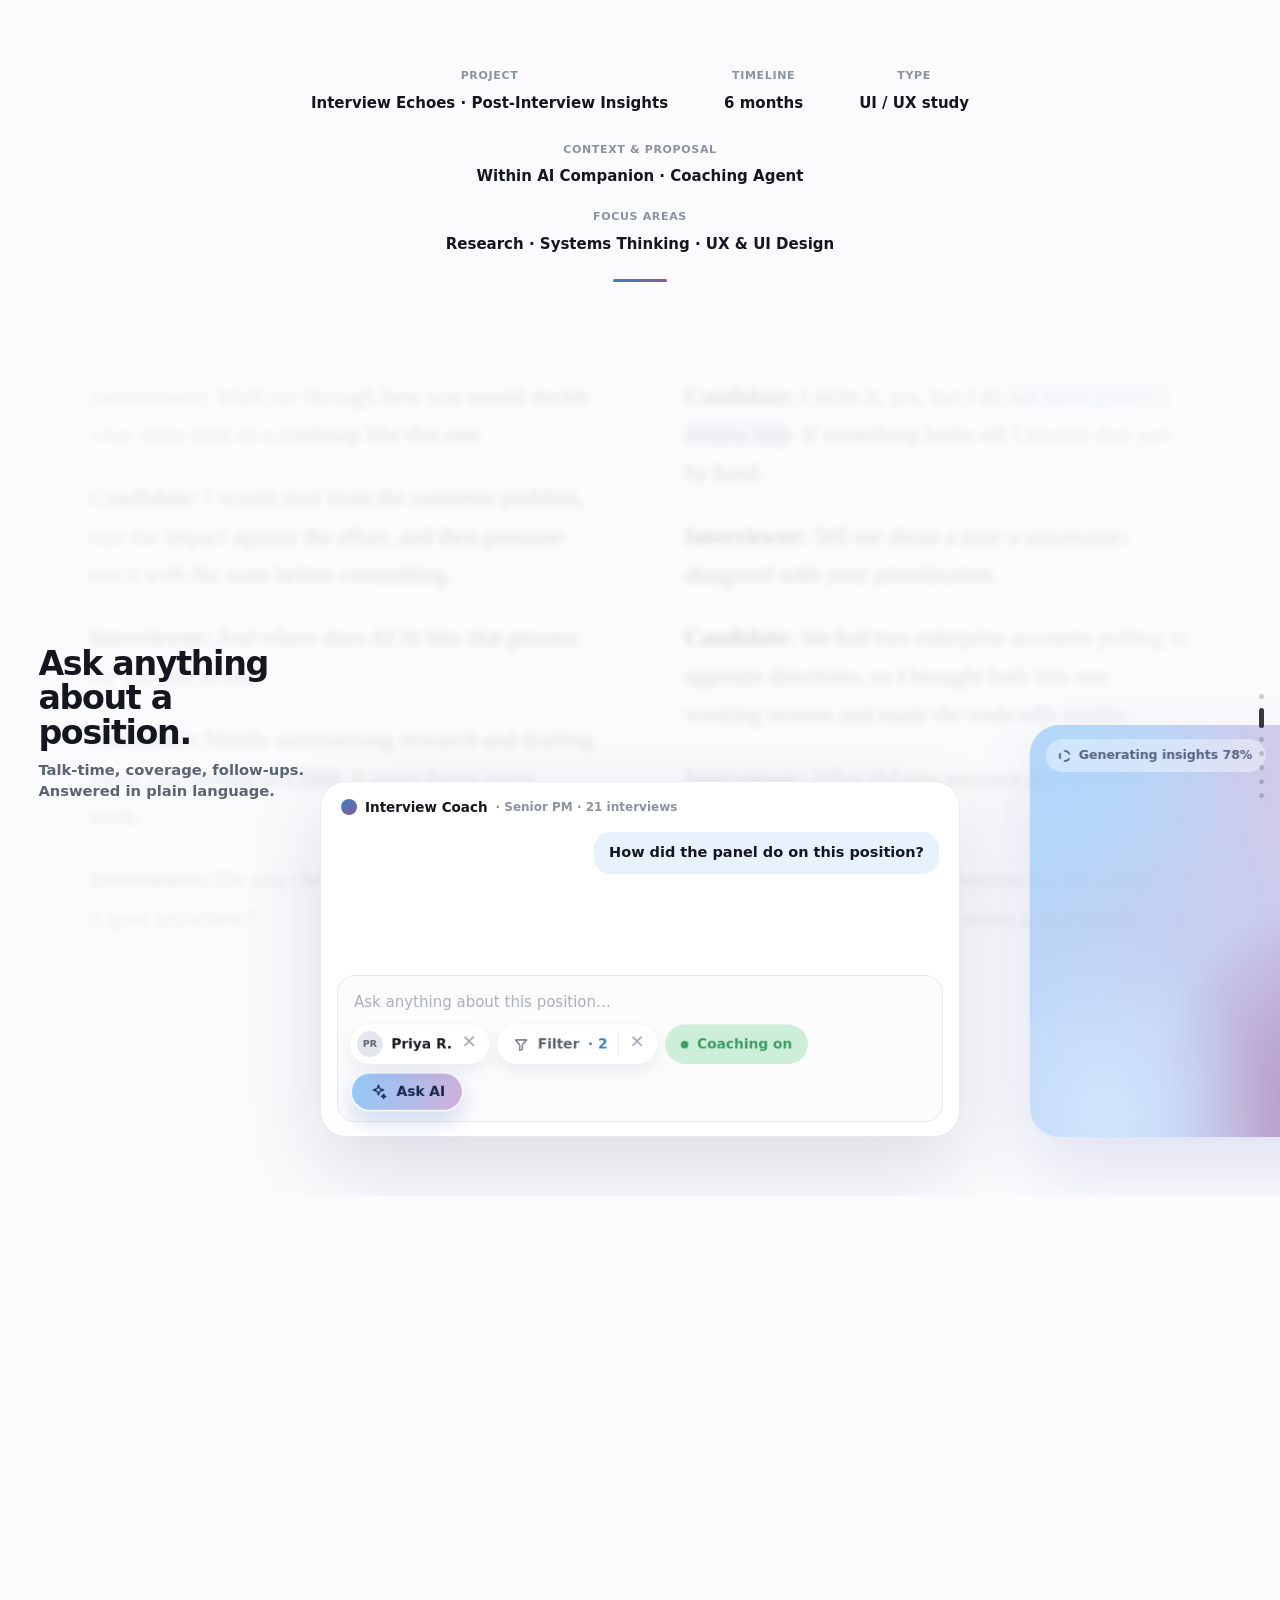
==== interview-echoes/index.html @ f9759008 "Interview Echoes walkthrough (no fonts in the repo) and Vasa Port case-study link" ====
<!doctype html>
<html lang="en">
<head>
<meta charset="utf-8">
<meta name="viewport" content="width=device-width,initial-scale=1">
<title>Interview Echoes — Post-Interview Insights · Walkthrough</title>
<meta name="description" content="A scroll-driven walkthrough of Interview Echoes, the Post-Interview Insights layer and AI Companion coaching agent.">
<style>
*{margin:0;padding:0;box-sizing:border-box}
:root{
 /* the four supplied gradients, and nothing else */
 --g-med:linear-gradient(100deg,#3683c5,#8c5797);
 --g-lt:linear-gradient(100deg,#94c9f9,#cfb0da);
 --g-xl:linear-gradient(100deg,#bfdffe,#e4d2eb);
 --g-dk:linear-gradient(100deg,#0d4779,#54245b);
 --ink:#14171f; --body:#5a6473; --mut:#8a93a3; --faint:#aab1bd; --line:#e7e9ee; --line2:#dcdfe6;
 --dtext:#f1f0f7; --dbody:#b4b1c2; --dmut:#7e7a90; --dline:#2a2836;
 --navy:#14264f;
 --font:'Gilroy','Inter',system-ui,-apple-system,'Segoe UI',Roboto,sans-serif;
 --max:1080px;
}
html{-webkit-text-size-adjust:100%}
body{font-family:var(--font);background:#fbfbfd;color:var(--body);line-height:1.5;
 -webkit-font-smoothing:antialiased;overflow-x:hidden}
::selection{background:#d9e4fb;color:var(--ink)}
.wrap{max-width:var(--max);margin:0 auto;padding:0 28px;position:relative;z-index:2}
.prog{position:fixed;top:0;left:0;height:3px;width:100%;transform:scaleX(0);transform-origin:0 50%;
 background:var(--g-med);z-index:80}

.blob{display:inline-block;border-radius:50%;flex:0 0 auto;background:linear-gradient(135deg,#3683c5,#8c5797)}
/* every avatar: flat light gray, no glass */
.gav{border-radius:50%;background:#e3e6ec;color:#5a6473;font-weight:800;display:inline-flex;align-items:center;justify-content:center;flex:0 0 auto}
.gav svg{width:56%;height:56%}
.gav.dk{background:#d9dce4;color:#2b303b}

/* ---------- overview ---------- */
.rv{opacity:0;transform:translateY(22px);transition:opacity .8s cubic-bezier(.2,.7,.2,1),transform .8s cubic-bezier(.2,.7,.2,1)}
.rv.in{opacity:1;transform:none}
.d1{transition-delay:.07s}.d2{transition-delay:.14s}.d3{transition-delay:.21s}.d4{transition-delay:.28s}.d5{transition-delay:.35s}
.ov{display:flex;flex-direction:column;justify-content:center;text-align:center;padding:68px 0 14px}
.ovmeta{display:flex;justify-content:center;flex-wrap:wrap;gap:28px 56px}
.ovmeta .k,.ovfocus .k{font-size:11px;font-weight:700;color:var(--mut);letter-spacing:.06em;text-transform:uppercase;margin-bottom:8px}
.ovmeta .v,.ovfocus .v{font-size:15px;font-weight:700;color:var(--ink);line-height:1.4}
.ovfocus{margin-top:22px}
.ovline{width:54px;height:3px;border-radius:3px;background:var(--g-med);margin:24px auto 0}

/* ---------- the pinned film ---------- */
.story{position:relative;height:2276vh}
.stage{position:sticky;top:0;height:100vh;height:100svh;overflow:hidden;pointer-events:none;
 --sbg:#fbfbfd;--sink:#14171f;--sbody:#5a6473;background:var(--sbg)}
.stage .gt,.stage .talk{pointer-events:auto}
.dots{position:absolute;right:16px;top:50%;transform:translateY(-50%);display:flex;flex-direction:column;gap:9px;z-index:9}
.dots i{width:5px;height:5px;border-radius:3px;background:var(--sink);opacity:.2;transition:height .5s,opacity .5s}
.dots i.on{height:20px;opacity:.85}

.cap{position:absolute;left:0;right:0;top:4.6vh;text-align:center;font-weight:700;letter-spacing:-.04em;
 font-size:clamp(26px,3.7vw,48px);line-height:1.04;color:var(--sink);padding:0 20px;z-index:7;
 opacity:0;transform:translateY(12px);filter:blur(6px);
 transition:opacity .35s ease,transform .35s ease,filter .35s ease}
.cap.on{opacity:1;transform:none;filter:none;
 transition:opacity .85s cubic-bezier(.2,.7,.2,1) .28s,transform .85s cubic-bezier(.2,.7,.2,1) .28s,filter .85s ease .28s}
.cap.big{font-size:clamp(36px,6.2vw,80px);letter-spacing:-.05em;line-height:.98}
.cap small{display:block;font-size:clamp(14px,1.15vw,17px);font-weight:600;letter-spacing:0;line-height:1.4;color:var(--sbody);margin-top:10px}
.cap.mid{top:31vh}
.cap.side{left:max(24px,3vw);right:auto;top:39vh;width:min(270px,21vw);text-align:left;padding:0;font-size:clamp(26px,2.6vw,36px)}
.cap.abv{top:27vh}

/* folder */
.fold{position:absolute;left:50%;top:57%;width:min(330px,70vw);aspect-ratio:1;z-index:4;
 transform:translate(-50%,-50%);will-change:transform,opacity}
.fframe{position:absolute;inset:0;border-radius:36px;background:#dcdecf;padding:11px;
 box-shadow:0 34px 70px rgba(40,40,70,.16),0 2px 0 rgba(255,255,255,.7) inset}
.fin{position:relative;width:100%;height:100%;border-radius:26px;overflow:hidden;background:#fffff8}
.fgrad{position:absolute;inset:0 0 38% 0;transform:scale(calc(1 + var(--o,0)*.14));transform-origin:50% 100%;
 background:radial-gradient(70% 90% at 14% 18%,rgba(148,201,249,.34) 0%,transparent 62%),var(--g-dk)}
.fsheet{position:absolute;left:0;right:0;top:35%;bottom:0;background:#fffff8;border-radius:0 24px 0 0;
 transform-origin:50% 100%;
 transform:perspective(900px) translateY(calc(var(--o,0)*8%)) rotateX(calc(var(--o,0)*-20deg))}
.ftab{position:absolute;left:0;top:-33px;height:34px;width:58%;background:#fffff8;border-radius:20px 0 0 0;
 clip-path:polygon(0 0,84% 0,100% 100%,0 100%)}
.ftitle{position:absolute;left:14px;top:-31px;height:30px;display:flex;align-items:center;gap:8px;font-size:15.5px;font-weight:700;color:#14171f;letter-spacing:-.01em;white-space:nowrap}
.favt{width:24px;height:24px;border-radius:50%;overflow:hidden;flex:0 0 auto;background:#e3e6ec}
.favt svg{width:100%;height:100%;display:block}
.fsub{position:absolute;left:20px;top:13px;font-size:13px;font-weight:600;color:#9a9a94}
.fbot{position:absolute;left:20px;right:20px;bottom:18px;display:flex;justify-content:space-between;align-items:baseline;color:#14171f}
.fbot b{font-size:42px;font-weight:700;letter-spacing:-.04em}
.fbot small{font-size:14px;font-weight:600;margin-left:6px}
.fbot span{font-size:13.5px;font-weight:600;white-space:nowrap;color:#5a6473}

/* pills */
.pills{position:absolute;inset:0;z-index:6}
.pl{position:absolute;left:0;top:0;height:46px;display:inline-flex;align-items:center;gap:10px;padding:0 18px;
 border-radius:999px;background:#fff;color:#1a1d24;font-weight:700;font-size:16px;white-space:nowrap;
 box-shadow:0 8px 22px rgba(40,50,80,.09),0 1px 0 #fff inset;opacity:0;will-change:transform,opacity;transform-origin:50% 50%}
.pl svg{width:19px;height:19px;flex:0 0 auto}
.pl.press{animation:press .42s ease}
@keyframes press{50%{filter:brightness(1.06);box-shadow:0 0 0 7px rgba(148,201,249,.4)}}
.pl.ask{padding:0 20px;color:var(--navy);border:2px solid rgba(255,255,255,.9);background:var(--g-lt);box-shadow:0 12px 26px rgba(84,120,200,.26)}
.pl.ask svg{width:22px;height:22px}
.pl.person{padding:0 14px 0 8px}.pl.person .x{color:#a2a8b3}
.pl.upload{background:rgba(255,255,255,.55);border:2px dashed #cdd1d8;color:#6c7380;box-shadow:none}
.pl.filter{padding:0 14px 0 18px;color:#5b6270}.pl.filter b{color:#3683c5}
.pl.filter .sepv{width:1px;height:24px;background:#e3e6ea;margin:0 2px}.pl.filter .x{color:#a2a8b3}
.pl.seg{padding:0 5px;gap:3px;background:#e8e8eb;box-shadow:none}
.pl.seg i{width:48px;height:36px;border-radius:12px;display:inline-flex;align-items:center;justify-content:center;color:#14171f}
.pl.seg i.on{background:#fff;box-shadow:0 2px 6px rgba(0,0,0,.08)}
.pl.mins{padding:0 6px 0 20px;gap:12px;font-size:18px;color:#14171f}
.pl.mins .m{color:#8b929d;font-weight:600;font-size:16px}.pl.mins .ud{color:#a2a8b3}
.pl.mins .go{height:36px;padding:0 16px;border-radius:12px;color:var(--navy);font-size:14px;display:inline-flex;align-items:center;background:var(--g-lt)}
.pl.side{width:46px;padding:0;justify-content:center;color:#7d8491;border-radius:16px}
.pl.online{background:#cdeed9;color:#3b9d64;box-shadow:none}.pl.online i{width:9px;height:9px;border-radius:50%;background:#3b9d64}
.pl.prog2{background:#f7faff;color:#3b7fd6;box-shadow:none}
.pl.prog2 i{width:22px;height:22px;border-radius:50%;border:2.5px dashed #3b7fd6;animation:spin 3.2s linear infinite}
@keyframes spin{to{transform:rotate(360deg)}}
.pl.search{background:#ececef;color:#9097a3;padding:0 6px 0 22px;gap:28px;box-shadow:none}
.pl.search u{width:34px;height:34px;border-radius:50%;background:#fff;display:inline-flex;align-items:center;justify-content:center;
 color:#7d8491;box-shadow:0 2px 8px rgba(0,0,0,.08);text-decoration:none}
.pl.note{padding:0 20px;gap:11px;font-size:15px;font-weight:600;
 background:linear-gradient(#fff,#fff) padding-box,var(--g-lt) border-box;border:1.6px solid transparent}
.pl.note b{font-weight:800}.pl.note .vi{color:#3683c5;font-weight:800;display:inline-flex;align-items:center;gap:4px}
.pl.note .vi svg{width:15px;height:15px}

/* transcript backdrop */
.bgdoc{position:absolute;inset:0;z-index:1;display:flex;justify-content:center;gap:clamp(40px,7vw,110px);
 padding:0 4vw;font-family:'Iowan Old Style','Palatino Linotype',Palatino,Georgia,serif;
 font-size:clamp(16px,1.8vw,24px);line-height:1.66;color:#2c2c33;opacity:0;
 filter:blur(3.2px);-webkit-mask-image:radial-gradient(ellipse 66% 58% at 50% 44%,#000 0%,transparent 96%);
 mask-image:radial-gradient(ellipse 66% 58% at 50% 44%,#000 0%,transparent 96%);pointer-events:none}
.bgdoc div{width:min(44ch,46vw);padding-top:9vh}
.bgdoc p{margin-bottom:1.1em;opacity:.8}
.bgdoc mark{background:linear-gradient(100deg,rgba(54,131,197,0) 0%,rgba(54,131,197,.22) 45%,rgba(140,87,151,.26) 100%);
 color:inherit;border-radius:4px;background-size:0 100%;background-repeat:no-repeat;transition:background-size 1.4s ease .6s}
.stage.cho .bgdoc mark{background-size:100% 100%}
.bgdoc.drift div{animation:docdrift 16s ease-in-out infinite alternate}
@keyframes docdrift{to{transform:translateY(-22px)}}
.veil{position:absolute;inset:0;z-index:1;pointer-events:none;opacity:0;
 background:radial-gradient(64% 58% at 50% 56%,rgba(251,251,253,.78) 0%,transparent 100%)}

/* chat */
.chatpos{position:absolute;left:50%;bottom:6.5vh;width:min(640px,92vw);z-index:5;opacity:0;margin-left:calc(min(640px,92vw)/-2)}
.chat{background:#fff;border:1px solid var(--line);border-radius:26px;padding:16px 16px 14px;box-shadow:0 30px 80px rgba(30,40,80,.14)}
.chathead{display:flex;align-items:center;gap:8px;padding:0 4px 2px}
.chathead b{font-size:13.5px;font-weight:800;color:var(--ink);line-height:1.2}
.chathead span{font-size:12px;color:var(--mut);font-weight:600}
.msgs{max-height:0;opacity:0;overflow:hidden;padding:0 4px;
 transition:max-height 1s cubic-bezier(.3,.8,.3,1),opacity .7s,margin .7s;margin-top:0}
.stage.cho .msgs{max-height:min(44vh,400px);opacity:1;margin-top:14px}
.pg2{display:none}.stage.lens .pg1{display:none}.stage.lens .pg2{display:block}
.cmsg{display:flex;margin-bottom:11px}
.cmsg.user{justify-content:flex-end;opacity:0;transform:translateY(8px);transition:.5s}
.cmsg.user.show{opacity:1;transform:none}
.cmsg.bot{gap:9px;opacity:0;transform:translateY(8px);transition:.5s}
.cmsg.bot.show{opacity:1;transform:none}
.cmsg .gav{margin-top:2px}
.cbub{max-width:86%;font-size:14.5px;font-weight:600;line-height:1.5;color:var(--ink);background:#f3f4f7;border-radius:16px;padding:10px 15px}
.cmsg.user .cbub{background:#e8f2fd}
.cmsg.bot .cbub{background:linear-gradient(180deg,#f2f8ff,#f6f0fa);border:1px solid #e3e8f6}
.caret::after{content:"";display:inline-block;width:2px;height:1em;background:#5b61b5;margin-left:2px;vertical-align:-.12em;animation:blink 1s steps(1) infinite}
@keyframes blink{50%{opacity:0}}
.cchips{display:flex;gap:7px;flex-wrap:wrap;margin:2px 0 8px 33px;opacity:0;transform:translateY(6px);transition:.55s}
.cchips.show{opacity:1;transform:none}
.ccap{display:inline-flex;align-items:center;gap:6px;font-size:12.5px;font-weight:700;color:var(--ink);
 background:#fff;border:1px solid var(--line2);border-radius:999px;padding:7px 12px}
.ccap svg{width:14px;height:14px;color:#5b61b5}
.lline{display:flex;gap:10px;align-items:flex-start;margin-bottom:10px;opacity:0;transform:translateY(8px);transition:.5s}
.lline.show{opacity:1;transform:none}
.lline .lt{font-size:14px;font-weight:600;color:var(--ink);line-height:1.45;padding-top:1px;min-height:20px}
.lline .lt s{display:block;font-size:11px;font-weight:700;color:var(--mut);text-decoration:none;letter-spacing:.02em}
.dbtn{display:inline-flex;align-items:center;gap:8px;font-size:13.5px;font-weight:800;color:#fff;background:var(--g-med);
 border-radius:999px;padding:10px 17px;margin:4px 0 6px 0;opacity:0;transform:translateY(6px) scale(.96);transition:.6s .6s}
.dbtn.show{opacity:1;transform:none}.dbtn svg{width:15px;height:15px}
.composer{margin-top:10px;border:1px solid var(--line);border-radius:18px;padding:12px 12px 10px;background:#fcfcfd}
.cinp{min-height:24px;padding:2px 4px 10px}
.qin{font-size:15px;font-weight:600;color:var(--ink)}
.qin:empty::before{content:attr(data-ph);color:var(--faint);font-weight:500}
.ctool{display:flex;align-items:center;gap:8px;flex-wrap:wrap}
.ctool .sp{flex:1}
.slot{display:inline-block;flex:0 0 auto}

/* insight card with generating state */
.gen{position:absolute;right:-84px;bottom:6.5vh;width:360px;z-index:3;border-radius:30px;overflow:hidden;opacity:0;
 box-shadow:0 30px 70px rgba(84,100,180,.24);background:var(--g-xl);padding:16px 16px 18px}
.genart{position:absolute;inset:-12%;filter:blur(var(--gb,18px));z-index:0;
 background:radial-gradient(55% 45% at 18% 20%,#94c9f9 0%,transparent 64%),
  radial-gradient(60% 55% at 86% 18%,#cfb0da 0%,transparent 62%),
  radial-gradient(55% 55% at 26% 86%,#bfdffe 0%,transparent 66%),
  radial-gradient(75% 65% at 86% 84%,#8c5797 0%,transparent 66%),var(--g-lt);
 animation:gdrift 8s ease-in-out infinite alternate}
@keyframes gdrift{from{transform:translate(-3%,-2%) scale(1.04)}to{transform:translate(3%,3%) scale(1.12)}}
.genchip{position:absolute;left:16px;top:14px;display:inline-flex;align-items:center;gap:8px;z-index:2;
 background:rgba(255,255,255,.4);backdrop-filter:blur(10px);-webkit-backdrop-filter:blur(10px);
 border-radius:999px;padding:7px 13px;color:var(--navy);font-size:12.5px;font-weight:700;transition:opacity .5s}
.genchip i{width:12px;height:12px;border-radius:50%;border:2px dashed var(--navy);animation:spin 2.6s linear infinite}
.genchip.ok{opacity:0}
.genout{position:relative;z-index:1;opacity:var(--go,0);transform:translateY(calc((1 - var(--go,0))*14px))}
.gh{font-size:15px;font-weight:700;color:var(--navy);padding:2px 6px 12px}
.gcard{background:#fff;border-radius:22px;padding:18px 18px 8px}
.gs{padding:0 0 14px}.gs+.gs{border-top:1px solid #edeff3;padding-top:14px}
.gs .n{display:flex;align-items:center;gap:9px;font-size:30px;font-weight:700;letter-spacing:-.03em;color:var(--ink);line-height:1.1}
.gs .n em{font-style:normal;margin-left:auto;font-size:12.5px;font-weight:600;letter-spacing:0;color:#8a93a3}
.gs .l{font-size:14.5px;font-weight:600;color:var(--ink);margin-top:5px}
.gs .s{font-size:12.5px;color:#8a93a3;margin-top:2px}
.tr{width:30px;height:26px;border-radius:8px;display:inline-flex;align-items:center;justify-content:center;flex:0 0 auto}
.tr svg{width:16px;height:16px}.tr.up{background:#d6f2e4;color:#1c9c60}.tr.dn{background:#fde3e3;color:#d35858}

/* glass lens dropdown */
.glass{position:absolute;z-index:8;left:max(2.4vw,18px);top:31vh;width:272px;border-radius:26px;padding:16px 16px 18px;color:#fff;
 background:rgba(91,97,150,.58);backdrop-filter:blur(22px) saturate(1.5);-webkit-backdrop-filter:blur(22px) saturate(1.5);
 box-shadow:0 26px 60px rgba(30,40,100,.26),0 1px 0 rgba(255,255,255,.35) inset;
 opacity:0;transform:translateY(16px) scale(.88);transform-origin:20% 100%;transition:transform .7s cubic-bezier(.25,1.1,.4,1)}
.glass.open{transform:none}
.glh{display:flex;justify-content:center;position:relative;font-size:13px;font-weight:700;letter-spacing:.02em;
 padding-bottom:12px;border-bottom:1px solid rgba(255,255,255,.22);margin-bottom:6px}
.glh svg{position:absolute;right:2px;top:-1px;width:17px;height:17px;opacity:.85}
.gg{display:grid;grid-template-columns:1fr 1fr;gap:2px 4px}
.gt{display:flex;align-items:center;gap:9px;padding:10px 6px;border-radius:16px;font-size:12.5px;font-weight:600;cursor:pointer;transition:background .4s}
.gt.on{background:rgba(255,255,255,.22)}
.gt .gav{transition:transform .4s}.gt.on .gav{transform:scale(1.1)}

/* left-side text used by banner + rubric scenes */
.stx{position:absolute;left:max(28px,calc(50% - 540px));top:36vh;width:min(400px,36vw);z-index:6;opacity:0}
.stx h2,.itx h2{font-size:clamp(30px,3.6vw,50px);letter-spacing:-.045em;line-height:1.02;font-weight:700;color:var(--sink)}
.stx p,.itx p{margin-top:16px;font-size:clamp(15px,1.25vw,17px);color:var(--sbody);line-height:1.6;max-width:32ch}

/* dark: layered ambient glow that melts into the background */
.amb{position:absolute;inset:-12%;z-index:0;opacity:0;pointer-events:none;filter:blur(46px)}
.amb::before,.amb::after{content:"";position:absolute;inset:0}
.amb::before{background:
 radial-gradient(46% 40% at 88% 10%,rgba(54,131,197,.34),transparent 72%),
 radial-gradient(44% 46% at 6% 96%,rgba(140,87,151,.30),transparent 72%),
 radial-gradient(64% 52% at 50% 56%,rgba(13,71,121,.15),transparent 82%);animation:ambA 18s ease-in-out infinite alternate}
.amb::after{background:
 radial-gradient(38% 38% at 74% 82%,rgba(84,36,91,.24),transparent 76%),
 radial-gradient(36% 36% at 18% 16%,rgba(13,71,121,.22),transparent 76%);animation:ambB 26s ease-in-out infinite alternate}
@keyframes ambA{to{transform:translate3d(-3%,2%,0) scale(1.07)}}
@keyframes ambB{to{transform:translate3d(3%,-2%,0) scale(1.1)}}

/* banner: starts as a pill that types as you scroll, then opens into the card */
.ban{position:absolute;left:0;top:0;width:620px;height:244px;border-radius:26px;z-index:5;background:var(--g-dk);
 transform-origin:0 0;opacity:0;will-change:transform,opacity,clip-path}
.bhd{height:58px;display:flex;align-items:center;padding:0 22px;font-size:21px;font-weight:700;color:var(--dtext);white-space:nowrap;letter-spacing:-.02em}
.bhd span{display:inline-block;min-height:1em}
.ban .caret::after{background:#94c9f9}
.binw{position:absolute;left:16px;right:16px;top:58px;bottom:16px;background:#12111a;border-radius:20px;overflow:hidden;opacity:0}
.btrack{display:flex;width:200%;height:100%;will-change:transform}
.blay{width:50%;padding:0 26px;display:flex;align-items:center;gap:36px}
.bstat .n{display:flex;align-items:center;gap:10px;font-size:34px;font-weight:700;letter-spacing:-.03em;color:var(--dtext);line-height:1.1}
.bstat .n em{font-style:normal;font-size:12.5px;font-weight:600;letter-spacing:0;color:var(--dmut);margin-left:6px}
.bstat .l{font-size:15px;font-weight:600;color:var(--dtext);margin-top:12px}
.bstat .s{font-size:12.5px;color:var(--dmut);margin-top:4px}
.blay.b2{display:grid;grid-template-columns:1fr 1fr;gap:20px 26px;align-content:center}
.ins{font-size:14.5px;color:var(--dtext);font-weight:500;display:flex;align-items:flex-start;gap:9px;line-height:1.35}
.ins>svg{width:18px;height:18px;margin-top:1px;flex:0 0 auto;color:#94c9f9}
.ins b{font-weight:700}.ins .tt{display:inline-flex;vertical-align:-3px;margin:0 3px}.ins .tt svg{width:16px;height:16px}
.ins .tt.up{color:#6fdca8}.ins .tt.dn{color:#f08a8a}
.ins .o{display:block;font-size:12.5px;color:var(--dmut);font-weight:500;margin-top:4px}
.tr.dk.up{background:rgba(111,220,168,.16);color:#6fdca8}.tr.dk.dn{background:rgba(240,138,138,.16);color:#f08a8a}

/* rubric: dark card, same system as the interviewer card */
.rbuild{position:absolute;right:7vw;top:50%;width:480px;height:min(74vh,640px);margin-top:calc(min(74vh,640px)/-2);z-index:5;border-radius:28px;
 background:#181722;border:1px solid var(--dline);box-shadow:0 40px 90px rgba(0,0,0,.55);opacity:0;will-change:transform,opacity;transform-origin:50% 88%}
.rbin{position:relative;height:100%;border-radius:28px;overflow:hidden;padding:0 24px;color:var(--dtext)}
.rbh{display:flex;align-items:flex-start;gap:12px;padding-top:24px}
.rbh>svg{width:22px;height:22px;color:#94c9f9;margin-top:2px;flex:0 0 auto}
.rbh b{font-size:19px;font-weight:700;display:block;line-height:1.2}
.rbh span.s{display:block;font-size:13px;color:var(--dmut);font-weight:500;margin-top:4px}
.rbh .cx{margin-left:auto;width:36px;height:36px;border-radius:50%;background:#262533;display:inline-flex;align-items:center;justify-content:center;color:var(--dbody);flex:0 0 auto}
.rbh .cx svg{width:15px;height:15px}
.rview{position:absolute;left:24px;right:24px;top:86px;bottom:114px;overflow:hidden;
 -webkit-mask-image:linear-gradient(180deg,transparent 0,#000 24px,#000 calc(100% - 20px),transparent 100%);
 mask-image:linear-gradient(180deg,transparent 0,#000 24px,#000 calc(100% - 20px),transparent 100%)}
.rlist{will-change:transform}
.dim{padding:14px 0;border-bottom:1px solid var(--dline)}
.dim h4{font-size:15px;font-weight:700;color:var(--dtext)}
.dim h4 .pr{font-weight:600;margin-left:6px}.dim h4 .pr.hi{color:#f0a273}.dim h4 .pr.md{color:#e6c765}.dim h4 .pr.lo{color:#e58d73}
.dim h4 .ty{font-weight:600;color:var(--dmut)}
.dim p{font-size:13.5px;color:var(--dbody);margin:8px 0 11px;line-height:1.45}
.dchips{display:flex;gap:8px;flex-wrap:wrap;min-height:28px}
.dchips span{border:1.2px solid #4b4a5c;border-radius:6px;padding:4px 9px;font-size:13px;color:var(--dbody);font-weight:500;
 opacity:0;transform:translateY(8px) scale(.9);transition:opacity .45s,transform .5s cubic-bezier(.25,1.2,.4,1)}
.dchips span.on{opacity:1;transform:none}
.rcomp{position:absolute;left:24px;right:24px;bottom:22px;border:1px solid #3a394a;border-radius:14px;padding:11px 13px;background:#222130}
.rcomp .tl{display:flex;align-items:center;gap:9px;font-size:14.5px;color:var(--dmut);min-height:22px}
.rcomp .tl svg{width:19px;height:19px;color:#94c9f9;flex:0 0 auto}
.rcomp .tl .tx{color:var(--dmut);font-weight:500}.rcomp .tl .tx.has{color:var(--dtext)}
.rcomp .bl{display:flex;align-items:center;justify-content:flex-end;gap:10px;margin-top:10px;font-size:14px;color:var(--dmut);font-weight:500}
.rcomp .bl svg{width:15px;height:15px}.rcomp .bl i{width:1px;height:20px;background:#3a394a}
.rcomp .bl .snd{width:22px;height:22px;color:#94c9f9;transition:transform .5s,filter .5s}.rcomp .bl .snd svg{width:22px;height:22px}
.rcomp .bl .snd.glow{transform:scale(1.25);filter:drop-shadow(0 0 6px rgba(148,201,249,.6))}
.rcomp .bl .cd{color:var(--dtext);font-weight:600}
.cdd{position:absolute;right:24px;bottom:98px;width:220px;background:#222130;border:1px solid #333245;border-radius:16px;padding:7px 7px;z-index:3;
 box-shadow:0 14px 40px rgba(0,0,0,.5);opacity:0;transform:translateY(8px) scale(.96);transform-origin:90% 100%;transition:opacity .35s,transform .45s cubic-bezier(.25,1.1,.4,1)}
.cdd.open{opacity:1;transform:none}
.cdd div{padding:8px 13px;font-size:14px;font-weight:500;color:var(--dbody);border-radius:9px}
.cdd hr{border:0;border-top:1px solid #333245;margin:4px 3px}
.cdd div.sel{background:#2d2c3c;color:#fff;font-weight:700}

/* intel: profile card alone, then the full card snapped to the bottom */
.itx{position:absolute;left:0;right:0;top:6vh;text-align:center;z-index:6;opacity:0;padding:0 20px}
.itx p{margin:12px auto 0;max-width:46ch}
.iclip{position:absolute;left:0;right:0;top:25vh;bottom:0;z-index:5;overflow:hidden;
 -webkit-mask-image:linear-gradient(180deg,transparent 0,#000 34px);mask-image:linear-gradient(180deg,transparent 0,#000 34px)}
.intel{position:absolute;left:50%;top:0;width:min(520px,92vw);margin-left:calc(min(520px,92vw)/-2);z-index:5;opacity:0;
 padding:26px 26px 40px;color:var(--dtext);will-change:transform,opacity}
.intel::before{content:"";position:absolute;inset:0;border-radius:28px;background:#181722;border:1px solid var(--dline);
 box-shadow:0 40px 90px rgba(0,0,0,.55);opacity:var(--ch,0)}
.intel>*{position:relative}
.ih{display:flex;align-items:flex-start;gap:12px;opacity:var(--ch,0)}
.ih>svg{width:24px;height:24px;color:#94c9f9;margin-top:2px;flex:0 0 auto}
.ih b{font-size:21px;font-weight:700;display:block;line-height:1.2}
.ih span.s{display:block;font-size:14px;color:var(--dmut);font-weight:500;margin-top:5px}
.ih .cx{margin-left:auto;width:40px;height:40px;border-radius:50%;background:#262533;display:inline-flex;align-items:center;justify-content:center;color:var(--dbody);flex:0 0 auto}
.ih .cx svg{width:16px;height:16px}
.iprof{background:#222130;border-radius:20px;padding:20px 18px;margin-top:18px;box-shadow:0 20px 50px rgba(0,0,0,.35)}
.ipt{display:flex;gap:14px;align-items:center}
.ipt .nm{font-size:19px;font-weight:700;color:#8cb7f2}
.ipt .rl{font-size:15px;font-weight:600;margin-top:2px;color:var(--dtext)}
.ichips{display:flex;gap:8px;flex-wrap:wrap;margin-top:12px}
.ichips span{border:1.2px solid #4b4a5c;border-radius:6px;padding:4px 9px;font-size:13.5px;color:var(--dbody);font-weight:500}
.iq{display:flex;gap:10px;margin-top:16px;font-style:italic;font-size:14.5px;color:var(--dbody);line-height:1.5}
.iq svg{width:17px;height:17px;color:#94c9f9;flex:0 0 auto;margin-top:2px}
.idh{display:flex;align-items:center;margin-top:26px;opacity:var(--ch,0)}
.idh b{font-size:19px;font-weight:700;display:flex;align-items:center;gap:9px}
.idh b em{font-style:normal;font-size:13px;background:#2d2c3c;color:var(--dbody);border-radius:6px;padding:2px 8px;font-weight:700}
.idh .sc{margin-left:auto;font-size:17px;font-weight:700;color:#6fdca8;display:inline-flex;align-items:center;gap:12px}
.idh .sc i{width:38px;height:38px;border-radius:50%;background:#262533;display:inline-flex;align-items:center;justify-content:center;color:var(--dbody)}
.idh .sc i svg{width:16px;height:16px}
.isub{font-size:14.5px;color:var(--dmut);font-weight:500;margin:4px 0 14px;padding-bottom:14px;border-bottom:1px solid var(--dline);opacity:var(--ch,0)}
.irow{display:flex;align-items:center;gap:12px;background:#222130;border-radius:16px;padding:13px 14px;margin-bottom:11px;opacity:0}
.irow .t{flex:1}
.irow .t b{font-size:15.5px;font-weight:700}.irow .t b span{font-weight:500;color:var(--dmut);margin-left:6px}
.irow .t div{font-size:13px;color:var(--dmut);margin-top:3px}.irow .t div i{font-style:normal;font-weight:700}
.irow .o{display:inline-flex;align-items:center;gap:7px;font-size:15px;font-weight:700}.irow .o svg{width:19px;height:19px}
.o.ok{color:#6fdca8}.o.bad{color:#f08a8a}.t i.ok{color:#6fdca8}.t i.bad{color:#f08a8a}

/* final */
.final{position:absolute;inset:0;z-index:7;display:flex;flex-direction:column;align-items:center;justify-content:center;
 text-align:center;padding:0 24px;opacity:0}
.final h2{font-size:clamp(32px,5.2vw,68px);letter-spacing:-.05em;line-height:1;font-weight:700;color:var(--dtext);margin-top:26px}
.fsub2{max-width:42ch;margin-top:20px;font-size:clamp(16px,1.4vw,19px);color:var(--dbody);line-height:1.55}
.fsub2 b{color:var(--dtext);font-weight:700}
.nda{margin-top:12px;font-size:13.5px;color:var(--dmut);font-weight:600}
.talk{display:inline-flex;align-items:center;gap:8px;font-size:14px;font-weight:800;color:#fff;background:var(--g-med);
 border-radius:999px;padding:12px 22px;margin-top:26px;text-decoration:none;box-shadow:0 14px 34px rgba(54,131,197,.3)}
.talk svg{width:16px;height:16px}

/* corner companion: appears and types on scroll */
.cbtn{position:fixed;right:22px;bottom:22px;width:38px;height:38px;border-radius:50%;z-index:70;
 box-shadow:0 6px 18px rgba(54,131,197,.28);opacity:0;transform:scale(.4);pointer-events:none}
.cbtn .blob{width:38px;height:38px;display:block}
.cpanel{position:fixed;right:22px;bottom:72px;width:290px;z-index:70;background:#fff;border:1px solid var(--line);border-radius:20px;
 padding:16px 18px;box-shadow:0 26px 70px rgba(0,0,0,.35);transform-origin:bottom right;transform:scale(.16);opacity:0;pointer-events:none}
.cph{display:flex;align-items:center;gap:9px;margin-bottom:10px}
.cph b{font-size:13.5px;font-weight:800;color:var(--ink);display:block;line-height:1.2}.cph span{display:block;font-size:11.5px;color:var(--mut);font-weight:600}
.cpl{font-size:13.5px;color:var(--body);font-weight:600;line-height:1.5;min-height:42px}

/* responsive */
@media (max-width:1180px){
 .gen{display:none}
 .glass{left:50%;margin-left:-136px;top:15vh}
 .stage.lens .msgs{max-height:min(34vh,330px)}
 .cap.side,.cap.abv{left:0;right:0;width:auto;top:4.6vh;text-align:center;padding:0 20px;font-size:clamp(26px,3.7vw,48px)}
 .cap.mid{top:22vh}
}
@media (max-width:900px){
 .cap small{display:none}
 .stx{left:20px;right:20px;width:auto;top:10vh}.stx p{display:none}
 .rbuild{left:50%;right:auto;margin-left:-46vw;width:92vw;top:58%;height:min(70vh,640px);margin-top:calc(min(70vh,640px)/-2)}
 .itx p{display:none}
 .dots{right:8px}
}
@media (max-width:560px){
 .wrap{padding:0 18px}.ovmeta{gap:22px 30px}
 .cpanel{width:calc(100vw - 32px);right:16px}.cbtn{right:16px;bottom:16px}
 .fbot b{font-size:34px}.fbot small{font-size:11.5px;margin-left:4px}.fbot span{font-size:12px}
}
@media (prefers-reduced-motion:reduce){
 .genart,.genchip i,.pl.prog2 i{animation:none}
 .rv{opacity:1;transform:none;transition:none}
}


/* framed embed: the lens step keeps clear air between its heading and the chat, at any window height */
.cap.abv{top:14vh}
.stage.lens .chatpos{bottom:4vh}
.stage.lens .msgs{max-height:clamp(88px,calc(82vh - 335px),330px)}
@media (max-width:1180px){.cap.abv{top:4.6vh}.stage.lens .msgs{max-height:clamp(88px,calc(100vh - 460px),330px)}}
</style>
</head>
<body>
<div class="prog" id="prog"></div>
<section id="overview" class="ov"><div class="wrap"><div class="ovmeta"><div class="mi rv d1"><div class="k">Project</div><div class="v">Interview Echoes · Post-Interview Insights</div></div><div class="mi rv d2"><div class="k">Timeline</div><div class="v">6 months</div></div><div class="mi rv d3"><div class="k">Type</div><div class="v">UI / UX study</div></div><div class="mi rv d4"><div class="k">Context &amp; Proposal</div><div class="v">Within AI Companion · Coaching Agent</div></div></div><div class="ovfocus rv d5"><div class="k">Focus areas</div><div class="v">Research · Systems Thinking · UX &amp; UI Design</div></div><div class="ovline rv d5"></div></div></section>
<div class="story" id="story"><div class="stage" id="stage" data-s="0"><div class="amb" id="amb"></div><div class="dots" id="dots"><i></i><i></i><i></i><i></i><i></i><i></i><i></i></div><div class="bgdoc drift" id="bgdoc"><div><p><b>Interviewer:</b> Walk me through how you would decide what ships first on a roadmap like this one.</p><p><b>Candidate:</b> I would start from the customer problem, size the impact against the effort, and then pressure-test it with the team before committing.</p><p><b>Interviewer:</b> And where does AI fit into that process for you day to day?</p><p><b>Candidate:</b> Mostly summarising research and drafting specs, <mark>one prompt at a time</mark>. It saves hours every week.</p><p><b>Interviewer:</b> Do you check what it hands back before it goes anywhere?</p></div><div><p><b>Candidate:</b> I skim it, yes, but <mark>I do not have a formal review step</mark>. If something looks off I rewrite that part by hand.</p><p><b>Interviewer:</b> Tell me about a time a stakeholder disagreed with your prioritisation.</p><p><b>Candidate:</b> We had two enterprise accounts pulling in opposite directions, so I brought both into one working session and made the trade-offs visible.</p><p><b>Interviewer:</b> What did you measure afterwards to know the decision was right?</p><p><b>Candidate:</b> Activation and retention for the cohort, plus a follow-up with both accounts a quarter later.</p></div></div><div class="veil" id="veil"></div><div class="cap big on" data-c="0">Every interview<br>leaves an echo.</div><div class="cap mid" data-c="1">Everything gathers in one place.<small>Every signal, one coach.</small></div><div class="cap side" data-c="2">Ask anything about a position.<small>Talk-time, coverage, follow-ups. Answered in plain language.</small></div><div class="cap abv" data-c="3">Every lens, one conversation.<small>Recruiter, hiring manager and interviewer reads, side by side.</small></div><div class="fold" id="fold"><div class="fframe"><div class="fin"><div class="fgrad"></div><div class="fsheet"><span class="ftab"></span><div class="ftitle"><span class="favt"><svg viewBox="0 0 48 48"><rect width="48" height="48" fill="#dfe3ea"/><path d="M5 48c1-9.5 9-13.5 19-13.5S42 38.500 43 48z" fill="#4a5470"/><rect x="20.500" y="26" width="7" height="10" rx="3" fill="#cfa083"/><ellipse cx="24" cy="21" rx="8" ry="9.200" fill="#e2b698"/><path d="M15.600 20c-1-8 4-12 9-12 6 0 9.500 4.500 8.600 11.500-1.600-3.200-4-5-8.600-5.200-3.400-.1-6.200 1.600-9 5.700z" fill="#2c2431"/></svg></span>Dana Reyes</div><div class="fsub">Interviewing for Senior PM</div><div class="fbot"><b>07<small>insights</small></b><span>across 21 interviews</span></div></div></div></div></div><div class="pills" id="pills"><div class="pl note" data-m=".5,.305"><span class="blob" style="width:16px;height:16px"></span><span><b>21</b> interviews · talk-to-listen is <b>5 pts</b> from the sweet spot</span><span class="vi">View insights <svg viewBox="0 0 24 24" fill="none" stroke="currentColor" stroke-width="2" stroke-linecap="round" stroke-linejoin="round"><path d="M9 6l6 6-6 6"/></svg></span></div><div class="pl ask" data-m=".80,.40" data-dock="3"><svg viewBox="0 0 24 24" fill="none" stroke="currentColor" stroke-width="1.6" stroke-linecap="round" stroke-linejoin="round"><path d="M12 3.5l1.7 4.6 4.6 1.7-4.6 1.7L12 16.1l-1.7-4.6L5.7 9.8l4.6-1.7z"/><path d="M18.5 15l.8 2 2 .8-2 .8-.8 2-.8-2-2-.8 2-.8z"/></svg>Ask AI</div><div class="pl person" data-m=".21,.41" data-dock="0"><span class="gav" style="width:30px;height:30px;font-size:11px">PR</span>Priya R.<span class="x"><svg viewBox="0 0 24 24" fill="none" stroke="currentColor" stroke-width="2.4" stroke-linecap="round" stroke-linejoin="round"><path d="M6 6l12 12M18 6L6 18"/></svg></span></div><div class="pl upload" data-m=".12,.60"><svg viewBox="0 0 24 24" fill="none" stroke="currentColor" stroke-width="1.7" stroke-linecap="round" stroke-linejoin="round"><path d="M7 18a4.5 4.5 0 0 1-.5-8.97A6 6 0 0 1 18 9.5 4 4 0 0 1 17.5 18"/><path d="M12 12v7M9 14.5l3-3 3 3"/></svg>Add transcript</div><div class="pl filter" data-m=".86,.585" data-dock="1"><svg viewBox="0 0 24 24" fill="none" stroke="currentColor" stroke-width="1.7" stroke-linecap="round" stroke-linejoin="round"><path d="M4 5h16l-6 7.5V19l-4 1.5v-8z"/></svg>Filter <b>· 2</b><span class="sepv"></span><span class="x"><svg viewBox="0 0 24 24" fill="none" stroke="currentColor" stroke-width="2.4" stroke-linecap="round" stroke-linejoin="round"><path d="M6 6l12 12M18 6L6 18"/></svg></span></div><div class="pl seg" data-m=".30,.80"><i class="on"><svg viewBox="0 0 24 24" fill="none" stroke="currentColor" stroke-width="2.4" stroke-linecap="round" stroke-linejoin="round"><path d="M5 7h14M5 12h9M5 17h12"/></svg></i><i><svg viewBox="0 0 24 24" fill="none" stroke="currentColor" stroke-width="2.4" stroke-linecap="round" stroke-linejoin="round"><path d="M5 7h14M8 12h8M6.5 17h11"/></svg></i><i><svg viewBox="0 0 24 24" fill="none" stroke="currentColor" stroke-width="2.4" stroke-linecap="round" stroke-linejoin="round"><path d="M5 7h14M10 12h9M7 17h12"/></svg></i></div><div class="pl mins" data-m=".70,.835">45<span class="m">mins</span><span class="ud"><svg viewBox="0 0 24 24" fill="none" stroke="currentColor" stroke-width="2" stroke-linecap="round" stroke-linejoin="round"><path d="M8 9.5l4-4 4 4M8 14.5l4 4 4-4"/></svg></span><span class="go">Schedule debrief</span></div><div class="pl side" data-m=".07,.50"><svg viewBox="0 0 24 24" fill="none" stroke="currentColor" stroke-width="1.7" stroke-linecap="round" stroke-linejoin="round"><rect x="3.5" y="4.5" width="17" height="15" rx="3.5"/><path d="M9.5 4.5v15M15.5 10l-2 2 2 2"/></svg></div><div class="pl online" data-m=".90,.725" data-dock="2"><i></i>Coaching on</div><div class="pl prog2" data-m=".11,.86"><i></i>In progress</div><div class="pl search" data-m=".5,.925">Search interviews<u><svg viewBox="0 0 24 24" fill="none" stroke="currentColor" stroke-width="2" stroke-linecap="round" stroke-linejoin="round"><circle cx="11" cy="11" r="6"/><path d="M20 20l-3.5-3.5"/></svg></u></div></div><div class="gen" id="gen"><div class="genart" id="genart"></div><span class="genchip" id="genchip"><i></i><span id="genpct">Generating insights 0%</span></span><div class="genout" id="genout"><div class="gh">Hey James 👋 AI Companion has<br>a few insights for you</div><div class="gcard"><div class="gs"><div class="n">64%<span class="tr up"><svg viewBox="0 0 24 24" fill="none" stroke="currentColor" stroke-width="2.2" stroke-linecap="round" stroke-linejoin="round"><path d="M3.5 16.5l6-6 4 4 7-8"/><path d="M15.5 6.5h5v5"/></svg></span><em>Org avg · 80%</em></div><div class="l">Feedback form coverage</div><div class="s">Form questions with transcript evidence</div></div><div class="gs"><div class="n">40%<span class="tr dn"><svg viewBox="0 0 24 24" fill="none" stroke="currentColor" stroke-width="2.2" stroke-linecap="round" stroke-linejoin="round"><path d="M3.5 7.5l6 6 4-4 7 8"/><path d="M15.5 17.5h5v-5"/></svg></span><em>Org avg · 30%</em></div><div class="l">Your talk time across interviews</div><div class="s">Aim for the 30% sweet spot</div></div><div class="gs"><div class="n">2.2<span class="tr up"><svg viewBox="0 0 24 24" fill="none" stroke="currentColor" stroke-width="2.2" stroke-linecap="round" stroke-linejoin="round"><path d="M3.5 16.5l6-6 4 4 7-8"/><path d="M15.5 6.5h5v5"/></svg></span><em>Org avg · 2</em></div><div class="l">Follow-ups per question</div></div></div></div></div><div class="chatpos" id="chatpos"><div class="chat" id="chat"><div class="chathead"><span class="blob" style="width:16px;height:16px"></span><b>Interview Coach</b><span>· Senior PM · 21 interviews</span></div><div class="msgs"><div class="pg pg1"><div class="cmsg user" id="umsg"><span class="cbub" id="ubub"></span></div><div class="cmsg bot" id="bmsg"><span class="gav" style="width:24px;height:24px;font-size:11px"><svg viewBox="0 0 24 24" fill="none" stroke="currentColor" stroke-width="1.6" stroke-linecap="round" stroke-linejoin="round"><path d="M12 3.5l1.7 4.6 4.6 1.7-4.6 1.7L12 16.1l-1.7-4.6L5.7 9.8l4.6-1.7z"/><path d="M18.5 15l.8 2 2 .8-2 .8-.8 2-.8-2-2-.8 2-.8z"/></svg></span><span class="cbub"><span id="bt"></span></span></div><div class="cchips" id="cchips"><span class="ccap"><svg viewBox="0 0 24 24" fill="none" stroke="currentColor" stroke-width="1.8" stroke-linecap="round" stroke-linejoin="round"><path d="M7 3.5h7l4 4V20a1 1 0 0 1-1 1H7a1 1 0 0 1-1-1V4.5a1 1 0 0 1 1-1z"/><path d="M13.5 3.5V8H18"/></svg>Create interview plan</span><span class="ccap"><svg viewBox="0 0 24 24" fill="none" stroke="currentColor" stroke-width="1.8" stroke-linecap="round" stroke-linejoin="round"><path d="M8 6h12M8 12h12M8 18h12M4 6h.01M4 12h.01M4 18h.01"/></svg>Create scoring rubric</span><span class="ccap"><svg viewBox="0 0 24 24" fill="none" stroke="currentColor" stroke-width="1.8" stroke-linecap="round" stroke-linejoin="round"><circle cx="9" cy="8" r="3"/><path d="M3.5 19a5.5 5.5 0 0 1 11 0"/><path d="M16 5.2a3 3 0 0 1 0 5.6M16.5 15.2A5.5 5.5 0 0 1 20.5 19"/></svg>Prepare debrief</span></div></div><div class="pg pg2"><div class="lline" data-l="0"><span class="gav" style="width:28px;height:28px;font-size:10px">PR</span><div class="lt"><s>Priya · Recruiter</s><span class="tx"></span></div></div><div class="lline" data-l="1"><span class="gav" style="width:28px;height:28px;font-size:10px">MH</span><div class="lt"><s>Marco · Hiring manager</s><span class="tx"></span></div></div><div class="lline" data-l="2"><span class="gav" style="width:28px;height:28px;font-size:10px">JI</span><div class="lt"><s>James · Interviewer</s><span class="tx"></span></div></div><div class="lline" data-l="3"><span class="gav" style="width:28px;height:28px;font-size:10px"><svg viewBox="0 0 24 24" fill="none" stroke="currentColor" stroke-width="1.6" stroke-linecap="round" stroke-linejoin="round"><path d="M12 3.5l1.7 4.6 4.6 1.7-4.6 1.7L12 16.1l-1.7-4.6L5.7 9.8l4.6-1.7z"/><path d="M18.5 15l.8 2 2 .8-2 .8-.8 2-.8-2-2-.8 2-.8z"/></svg></span><div class="lt"><s>All lenses</s><span class="tx"></span></div></div><span class="dbtn" id="dbtn"><svg viewBox="0 0 24 24" fill="none" stroke="currentColor" stroke-width="1.8" stroke-linecap="round" stroke-linejoin="round"><circle cx="9" cy="8" r="3"/><path d="M3.5 19a5.5 5.5 0 0 1 11 0"/><path d="M16 5.2a3 3 0 0 1 0 5.6M16.5 15.2A5.5 5.5 0 0 1 20.5 19"/></svg>Prepare debrief<svg viewBox="0 0 24 24" fill="none" stroke="currentColor" stroke-width="2" stroke-linecap="round" stroke-linejoin="round"><path d="M9 6l6 6-6 6"/></svg></span></div></div><div class="composer"><div class="cinp"><span class="qin" id="qin" data-ph="Ask anything about this position…"></span></div><div class="ctool" id="ctool"><span class="slot"></span><span class="slot"></span><span class="slot"></span><span class="sp"></span><span class="slot"></span></div></div></div></div><div class="glass" id="glass"><div class="glh">LENSES<svg viewBox="0 0 24 24" fill="none" stroke="currentColor" stroke-width="2" stroke-linecap="round" stroke-linejoin="round"><path d="M8 9.5l4-4 4 4M8 14.5l4 4 4-4"/></svg></div><div class="gg"><div class="gt"><span class="gav" style="width:36px;height:36px;font-size:12px">R</span>Recruiter</div><div class="gt"><span class="gav" style="width:36px;height:36px;font-size:12px">H</span>Hiring manager</div><div class="gt"><span class="gav" style="width:36px;height:36px;font-size:12px">I</span>Interviewer</div><div class="gt"><span class="gav" style="width:36px;height:36px;font-size:12px"><svg viewBox="0 0 24 24" fill="none" stroke="currentColor" stroke-width="1.6" stroke-linecap="round" stroke-linejoin="round"><path d="M12 3.5l1.7 4.6 4.6 1.7-4.6 1.7L12 16.1l-1.7-4.6L5.7 9.8l4.6-1.7z"/><path d="M18.5 15l.8 2 2 .8-2 .8-.8 2-.8-2-2-.8 2-.8z"/></svg></span>All lenses</div></div></div><div class="ban" id="ban"><div class="bhd"><span id="bhead"></span></div><div class="binw" id="binw"><div class="btrack" id="btrack"><div class="blay"><div class="bstat"><div class="n">51</div><div class="l">Total interviews</div><div class="s">Number of interviews completed</div></div><div class="bstat"><div class="n">64%<span class="tr dk up"><svg viewBox="0 0 24 24" fill="none" stroke="currentColor" stroke-width="2.2" stroke-linecap="round" stroke-linejoin="round"><path d="M3.5 16.5l6-6 4 4 7-8"/><path d="M15.5 6.5h5v5"/></svg></span><em>Org avg · 80%</em></div><div class="l">Feedback form coverage</div><div class="s">Form questions with transcript evidence</div></div></div><div class="blay b2"><div class="ins"><svg viewBox="0 0 24 24" fill="none" stroke="currentColor" stroke-width="2" stroke-linecap="round" stroke-linejoin="round"><circle cx="12" cy="12" r="8.5"/><path d="M12 7.5V12l3 2"/></svg><div>Interviews ran <b>5.6 min</b><span class="tt up"><svg viewBox="0 0 24 24" fill="none" stroke="currentColor" stroke-width="2.2" stroke-linecap="round" stroke-linejoin="round"><path d="M3.5 16.5l6-6 4 4 7-8"/><path d="M15.5 6.5h5v5"/></svg></span> over schedule<span class="o">Org avg · 15 min</span></div></div><div class="ins"><svg viewBox="0 0 24 24" fill="none" stroke="currentColor" stroke-width="1.8" stroke-linecap="round" stroke-linejoin="round"><path d="M7 3.5h10M7 20.5h10M8 3.5c0 5 8 5 8 8.5s-8 3.5-8 8.5"/><path d="M16 3.5c0 5-8 5-8 8.5s8 3.5 8 8.5"/></svg><div>Start time delayed by <b>2 min</b><span class="tt up"><svg viewBox="0 0 24 24" fill="none" stroke="currentColor" stroke-width="2.2" stroke-linecap="round" stroke-linejoin="round"><path d="M3.5 16.5l6-6 4 4 7-8"/><path d="M15.5 6.5h5v5"/></svg></span><span class="o">Org avg · 5 min</span></div></div><div class="ins"><svg viewBox="0 0 24 24" fill="none" stroke="currentColor" stroke-width="2" stroke-linecap="round" stroke-linejoin="round"><path d="M4 4v16h16"/><path d="M7.5 15l4-4.5 3 2.5 4.5-6"/></svg><div>Your talk time was <b>40%</b><span class="tt dn"><svg viewBox="0 0 24 24" fill="none" stroke="currentColor" stroke-width="2.2" stroke-linecap="round" stroke-linejoin="round"><path d="M3.5 7.5l6 6 4-4 7 8"/><path d="M15.5 17.5h5v-5"/></svg></span><span class="o">Org avg · 30%</span></div></div><div class="ins"><svg viewBox="0 0 24 24" fill="none" stroke="currentColor" stroke-width="2" stroke-linecap="round" stroke-linejoin="round"><circle cx="11" cy="11" r="6"/><path d="M20 20l-3.5-3.5"/></svg><div><b>2.2</b><span class="tt up"><svg viewBox="0 0 24 24" fill="none" stroke="currentColor" stroke-width="2.2" stroke-linecap="round" stroke-linejoin="round"><path d="M3.5 16.5l6-6 4 4 7-8"/><path d="M15.5 6.5h5v5"/></svg></span> follow-ups per question<span class="o">Org avg · 2</span></div></div></div></div></div></div><div class="stx" id="btxt"><h2>Insights,<br>before you ask.</h2><p>Benchmarked against your org, interview by interview.</p></div><div class="rbuild" id="rbuild"><div class="rbin"><div class="rbh"><svg viewBox="0 0 24 24" fill="none" stroke="currentColor" stroke-width="1.6" stroke-linecap="round" stroke-linejoin="round"><path d="M12 3.5l1.7 4.6 4.6 1.7-4.6 1.7L12 16.1l-1.7-4.6L5.7 9.8l4.6-1.7z"/><path d="M18.5 15l.8 2 2 .8-2 .8-.8 2-.8-2-2-.8 2-.8z"/></svg><div><b>Build interview rubric</b><span class="s">Describe the role, refine by chatting</span></div><span class="cx"><svg viewBox="0 0 24 24" fill="none" stroke="currentColor" stroke-width="2.4" stroke-linecap="round" stroke-linejoin="round"><path d="M6 6l12 12M18 6L6 18"/></svg></span></div><div class="rview" id="rview"><div class="rlist" id="rlist"><div class="dim"><h4>1. Product sense <span class="pr hi">· High</span> <span class="ty">· Technical</span></h4><p>How they frame problems, size impact and choose what ships first?</p><div class="dchips"><span>Problem framing</span><span>Prioritization</span><span>Impact sizing</span><span>Trade-offs</span></div></div><div class="dim"><h4>2. AI tools proficiency <span class="pr hi">· High</span> <span class="ty">· Technical</span></h4><p>How they use AI in real workflows, and check what it hands back?</p><div class="dchips"><span>Prompt depth</span><span>Review step</span><span>Workflow design</span></div></div><div class="dim"><h4>3. Execution <span class="pr md">· Medium</span> <span class="ty">· Technical</span></h4><p>How they plan, ship and measure outcomes with engineering?</p><div class="dchips"><span>Planning</span><span>Delivery</span><span>Metrics</span></div></div><div class="dim"><h4>4. Collaboration &amp; Teamwork <span class="pr md">· Medium</span> <span class="ty">· Behavioral</span></h4><p>How they partner with design, engineering, and research, share ownership, and handle disagreement?</p><div class="dchips"><span>Cross-functional</span><span>Shared ownership</span><span>Conflict</span><span>Feedback</span></div></div><div class="dim"><h4>5. Leadership &amp; Influence <span class="pr lo">· Low</span> <span class="ty">· Behavioral</span></h4><p>Driving direction without authority, setting standards and moving stakeholders through reasoning</p><div class="dchips"><span>Direction-setting</span><span>Standards</span><span>Influence</span><span>Ownership</span></div></div></div></div><div class="cdd" id="cdd"><div>Senior Manager</div><div>Manager</div><hr><div>Principal / Architect</div><div>Staff / Lead</div><div id="cdsel">Senior</div><hr><div>Mid-level</div><div>Entry-level / Junior</div><div>Intern</div></div><div class="rcomp"><div class="tl"><svg viewBox="0 0 24 24" fill="none" stroke="currentColor" stroke-width="1.6" stroke-linecap="round" stroke-linejoin="round"><path d="M12 3.5l1.7 4.6 4.6 1.7-4.6 1.7L12 16.1l-1.7-4.6L5.7 9.8l4.6-1.7z"/><path d="M18.5 15l.8 2 2 .8-2 .8-.8 2-.8-2-2-.8 2-.8z"/></svg><span class="tx" id="rmsg">Write a message…</span></div><div class="bl"><span class="cd" id="cond">Set condition</span><svg viewBox="0 0 24 24" fill="none" stroke="currentColor" stroke-width="2.2" stroke-linecap="round" stroke-linejoin="round"><path d="M6 9l6 6 6-6"/></svg><i></i><span class="snd" id="snd"><svg viewBox="0 0 24 24" fill="none" stroke="currentColor" stroke-width="1.8" stroke-linecap="round" stroke-linejoin="round"><path d="M4 4l17 8-17 8 3.5-8z"/></svg></span></div></div></div></div><div class="stx" id="rtxt"><h2>Rubrics that<br>write themselves.</h2><p>Describe the role. Refine it by chatting. Every next interview is scored the same way.</p></div><div class="iclip" id="iclip"><div class="intel" id="intel"><div class="ih"><svg viewBox="0 0 24 24" fill="none" stroke="currentColor" stroke-width="1.6" stroke-linecap="round" stroke-linejoin="round"><path d="M12 3.5l1.7 4.6 4.6 1.7-4.6 1.7L12 16.1l-1.7-4.6L5.7 9.8l4.6-1.7z"/><path d="M18.5 15l.8 2 2 .8-2 .8-.8 2-.8-2-2-.8 2-.8z"/></svg><div><b>Interviewer intelligence</b><span class="s">Review interviewer alignment across completed interviews</span></div><span class="cx"><svg viewBox="0 0 24 24" fill="none" stroke="currentColor" stroke-width="2.4" stroke-linecap="round" stroke-linejoin="round"><path d="M6 6l12 12M18 6L6 18"/></svg></span></div><div class="iprof" id="iprof"><div class="ipt"><span class="gav dk" style="width:54px;height:54px;font-size:18px">DR</span><div><div class="nm">Dana Reyes</div><div class="rl">Senior PM · Interviewer</div></div></div><div class="ichips"><span>Prioritization</span><span>Roadmapping</span><span>AI workflows</span><span>Metrics</span></div><div class="iq"><svg viewBox="0 0 24 24" fill="none" stroke="currentColor" stroke-width="1.6" stroke-linecap="round" stroke-linejoin="round"><path d="M12 3.5l1.7 4.6 4.6 1.7-4.6 1.7L12 16.1l-1.7-4.6L5.7 9.8l4.6-1.7z"/><path d="M18.5 15l.8 2 2 .8-2 .8-.8 2-.8-2-2-.8 2-.8z"/></svg><span>“She consistently surfaces high-performing candidates for the Product team”</span></div></div><div class="idh"><b>Decision alignment <em>4</em></b><span class="sc"><span id="iscore">0</span><i><svg viewBox="0 0 24 24" fill="none" stroke="currentColor" stroke-width="2.2" stroke-linecap="round" stroke-linejoin="round"><path d="M6 15l6-6 6 6"/></svg></i></span></div><div class="isub">Calls vs final hiring outcomes</div><div class="irow"><span class="gav dk" style="width:32px;height:32px;font-size:11px">AR</span><div class="t"><b>Asha Rao<span>· Senior PM</span></b><div>Status → <i class="ok">Strong hire</i></div></div><span class="o ok"><svg viewBox="0 0 24 24" fill="none" stroke="currentColor" stroke-width="1.7" stroke-linecap="round" stroke-linejoin="round"><path d="M8 11v9H4.5a1 1 0 0 1-1-1v-7a1 1 0 0 1 1-1zM8 11l4-7c1.4 0 2.3 1.1 2 2.5L13.3 10H19a1.6 1.6 0 0 1 1.6 2l-1.6 6.5A2 2 0 0 1 17 20H8"/></svg>Hired</span></div><div class="irow"><span class="gav dk" style="width:32px;height:32px;font-size:11px">LM</span><div class="t"><b>Leo Marsh<span>· PM</span></b><div>Status → <i class="ok">Hire</i></div></div><span class="o ok"><svg viewBox="0 0 24 24" fill="none" stroke="currentColor" stroke-width="1.7" stroke-linecap="round" stroke-linejoin="round"><path d="M8 11v9H4.5a1 1 0 0 1-1-1v-7a1 1 0 0 1 1-1zM8 11l4-7c1.4 0 2.3 1.1 2 2.5L13.3 10H19a1.6 1.6 0 0 1 1.6 2l-1.6 6.5A2 2 0 0 1 17 20H8"/></svg>Hired</span></div><div class="irow"><span class="gav dk" style="width:32px;height:32px;font-size:11px">MT</span><div class="t"><b>Mei Tanaka<span>· Senior PM</span></b><div>Status → <i class="bad">No hire</i></div></div><span class="o bad"><svg viewBox="0 0 24 24" fill="none" stroke="currentColor" stroke-width="1.7" stroke-linecap="round" stroke-linejoin="round"><path d="M8 13V4H4.5a1 1 0 0 0-1 1v7a1 1 0 0 0 1 1zM8 13l4 7c1.4 0 2.3-1.1 2-2.5L13.3 14H19a1.6 1.6 0 0 0 1.6-2L19 5.5A2 2 0 0 0 17 4H8"/></svg>Rejected</span></div><div class="irow"><span class="gav dk" style="width:32px;height:32px;font-size:11px">OD</span><div class="t"><b>Omar Diaz<span>· Senior PM</span></b><div>Status → <i class="bad">Hire</i></div></div><span class="o bad"><svg viewBox="0 0 24 24" fill="none" stroke="currentColor" stroke-width="1.8" stroke-linecap="round" stroke-linejoin="round"><circle cx="12" cy="12" r="8.5"/><path d="M9 9l6 6M15 9l-6 6"/></svg>Declined</span></div></div></div><div class="itx" id="itx"><h2>Know every interviewer’s impact.</h2><p>Alignment between each call and the final decision, across every completed interview.</p></div><div class="final" id="final"><span class="blob" style="width:44px;height:44px"></span><h2>A hiring loop<br>that keeps learning.</h2><p class="fsub2">AI Companion <b>coaches</b> every interviewer. It never monitors them.</p><p class="nda">Screens are under NDA. Happy to walk you through them.</p><a class="talk" href="#"><svg viewBox="0 0 24 24" fill="none" stroke="currentColor" stroke-width="1.8" stroke-linecap="round" stroke-linejoin="round"><path d="M4.5 5.5h15a1.5 1.5 0 0 1 1.5 1.5v8a1.5 1.5 0 0 1-1.5 1.5H9l-4 3.5V7a1.5 1.5 0 0 1 1.5-1.5z"/></svg>Let’s talk</a></div></div></div>
<div class="cpanel" id="cpanel"><div class="cph"><span class="blob" style="width:18px;height:18px"></span><div><b>AI Companion</b><span>Next up</span></div></div><div class="cpl" id="cptxt"></div></div><div class="cbtn" id="cbtn" aria-hidden="true"><span class="blob" style="width:38px;height:38px"></span></div>
<script>

(function(){
 var $=function(s,c){return (c||document).querySelector(s)}, $$=function(s,c){return [].slice.call((c||document).querySelectorAll(s))};
 var reduce=window.matchMedia&&matchMedia('(prefers-reduced-motion:reduce)').matches;
 var clamp=function(v,a,b){return Math.max(a===undefined?0:a,Math.min(b===undefined?1:b,v))};
 var lerp=function(a,b,t){return a+(b-a)*t};
 var eo=function(t){return 1-Math.pow(1-t,3)};
 var eio=function(t){return t<.5?4*t*t*t:1-Math.pow(-2*t+2,3)/2};
 var seg=function(U,a,b){return clamp((U-a)/(b-a))};
 var bez=function(a,c,b,t){var u=1-t;return u*u*a+2*u*t*c+t*t*b};
 var mix=function(a,b,t){return 'rgb('+Math.round(lerp(a[0],b[0],t))+','+Math.round(lerp(a[1],b[1],t))+','+Math.round(lerp(a[2],b[2],t))+')'};
 var K=.8; // 1 timeline unit = K vh of scroll

 var io=new IntersectionObserver(function(es){es.forEach(function(e){if(e.isIntersecting){e.target.classList.add('in');io.unobserve(e.target);}})},{threshold:.14});
 $$('.rv').forEach(function(el){io.observe(el);});

 var story=$('#story'),stage=$('#stage'),fold=$('#fold'),pills=$$('.pl'),slots=$$('#ctool .slot'),pillsEl=$('#pills'),
     chatpos=$('#chatpos'),qin=$('#qin'),prog=$('#prog'),glass=$('#glass'),gen=$('#gen'),bgdoc=$('#bgdoc'),veil=$('#veil'),
     amb=$('#amb'),dots=$$('#dots i'),
     ban=$('#ban'),btxt=$('#btxt'),btrack=$('#btrack'),binw=$('#binw'),bhead=$('#bhead'),
     rbuild=$('#rbuild'),rtxt=$('#rtxt'),rlist=$('#rlist'),rview=$('#rview'),chips=$$('.dchips span'),
     cdd=$('#cdd'),cdsel=$('#cdsel'),cond=$('#cond'),rmsg=$('#rmsg'),snd=$('#snd'),
     intel=$('#intel'),itx=$('#itx'),iprof=$('#iprof'),irows=$$('.irow'),iscore=$('#iscore'),fin=$('#final'),
     cbtn=$('#cbtn'),cpanel=$('#cpanel'),cptxt=$('#cptxt');
 var W=0,H=0,sc=1,sd=.86;
 var HEAD=Array.from("Hey James 👋 AI Companion has a few insights for you"),CPT="Panel calibrated. Two rounds now carry the AI-workflow task.";
 var bfw=560,headN=-1,pillW=56,cptN=-1;

 function typeInto(el,text,speed,cb){
  var ch=Array.from(text);
  if(reduce){el.textContent=text;if(cb)cb();return;}
  el.classList.add('caret');var i=0;
  (function t(){ if(i<=ch.length){el.textContent=ch.slice(0,i).join('');i++;setTimeout(t,speed);}
   else{el.classList.remove('caret');if(cb)cb();} })();
 }
 function measure(){
  W=stage.clientWidth;H=stage.clientHeight;sc=W<640?.62:1;sd=W<640?.5:.86;
  pills.forEach(function(p,i){
   p._w=p.offsetWidth;p._h=p.offsetHeight;
   var m=p.getAttribute('data-m').split(',');p._fx=parseFloat(m[0]);p._fy=parseFloat(m[1]);
   var d=p.getAttribute('data-dock');p._dock=d===null?-1:parseInt(d,10);p._i=i;
   if(p._dock>=0){var s=slots[p._dock];s.style.width=(p._w*sd)+'px';s.style.height=(p._h*sd)+'px';}
  });
  var t=bhead.textContent;bhead.textContent=HEAD.join('');bfw=bhead.offsetWidth;bhead.textContent=t;headN=-1;
 }

 // --- timed / typed moments (each runs once, then stays) ---
 var ran={};
 function runGen(){
  var chip=$('#genchip'),pct=$('#genpct');
  var t0=null,dur=reduce?1:3600;
  function step(ts){
   if(!t0)t0=ts;var k=clamp((ts-t0)/dur);
   pct.textContent='Generating insights '+Math.round(eo(k)*100)+'%';
   gen.style.setProperty('--gb',(18*(1-eo(k))).toFixed(1)+'px');
   gen.style.setProperty('--go',clamp((k-.6)/.32).toFixed(2));
   if(k<1)requestAnimationFrame(step);else chip.classList.add('ok');
  }
  setTimeout(function(){requestAnimationFrame(step);},reduce?0:900);
 }
 function runChat(){
  if(ran.chat)return;ran.chat=1;
  var Q="How did the panel do on this position?",A="Across 21 interviews, talk-to-listen is 25:75 and coverage is 64%. Three themes are worth a closer look.";
  runGen();
  setTimeout(function(){
   typeInto(qin,Q,reduce?0:28,function(){
    var ask=pills.filter(function(p){return p.classList.contains('ask')})[0];
    if(ask){ask.classList.add('press');setTimeout(function(){ask.classList.remove('press')},450);}
    setTimeout(function(){
     $('#ubub').textContent=Q;$('#umsg').classList.add('show');qin.textContent='';
     setTimeout(function(){
      $('#bmsg').classList.add('show');
      typeInto($('#bt'),A,reduce?0:17,function(){$('#cchips').classList.add('show');});
     },380);
    },reduce?0:420);
   });
  },reduce?0:700);
 }
 var tiles=$$('.gt'),lines=$$('.lline'),dbtn=$('#dbtn'),lensIdx=-2,typed={};
 var LT=["Two rounds ran over their slots.","Panel aligned on 2 of 3 must-haves.","Talk-time 40%. Aim for 30%.","Agreement on must-haves. AI skills are the gap."];
 function showLens(i){
  if(i===lensIdx)return;lensIdx=i;
  tiles.forEach(function(t,k){t.classList.toggle('on',k===i);});
  lines.forEach(function(l,k){
   var on=k<=i;l.classList.toggle('show',on);
   if(on&&!typed[k]){typed[k]=1;typeInto($('.tx',l),LT[k],reduce?0:14);}
  });
  dbtn.classList.toggle('show',i>=3);
 }
 tiles.forEach(function(t,k){t.addEventListener('click',function(){showLens(k);});});

 function runRubricMsg(){
  if(ran.rub)return;ran.rub=1;
  rmsg.textContent='';rmsg.classList.add('has');
  typeInto(rmsg,"Add a dimension on critical thinking",reduce?0:42);
 }

 var curN=-1,curCap=-9,caps=$$('.cap'),chipCount=-1,listY=0;
 function setScene(n,U){
  if(n!==curN){
   curN=n;stage.setAttribute('data-s',n);
   stage.classList.toggle('cho',n>=1);stage.classList.toggle('lens',n>=2);
   if(n>=1)runChat();
   dots.forEach(function(d,k){d.classList.toggle('on',k===n);});
  }
  // headlines move around: top, centre, beside the card, above the chat
  var c=n===0?(U<150?0:(U<240?-1:1)):(n===1?2:(n===2?3:-1));
  if(c!==curCap){curCap=c;caps.forEach(function(el){el.classList.toggle('on',parseInt(el.getAttribute('data-c'),10)===c);});}
 }

 var live=false,Us=null,last=0;
 function frame(now){
  var r=story.getBoundingClientRect(),vh=window.innerHeight;
  var total=story.offsetHeight-vh;
  var Ut=clamp(-r.top,0,total)/vh*100/K;
  var dt=Math.min(64,now-(last||now));last=now;
  if(Us===null||reduce)Us=Ut;else Us+=(Ut-Us)*(1-Math.exp(-dt/200));
  if(Math.abs(Ut-Us)<.04)Us=Ut;
  var U=Us;
  var inView=r.bottom>0&&r.top<vh;
  if(inView||live){
   live=inView;
   setScene(U<320?0:(U<440?1:(U<815?2:(U<1360?3:(U<1965?4:(U<2455?5:6))))),U);

   // light -> dark, gradually, while the chat leaves; layered glow blends in with it
   var dk=eio(seg(U,780,900));
   stage.style.setProperty('--sbg',mix([251,251,253],[11,11,16],dk));
   stage.style.setProperty('--sink',mix([20,23,31],[241,240,247],dk));
   stage.style.setProperty('--sbody',mix([90,100,115],[180,177,194],dk));
   amb.style.opacity=dk.toFixed(3);

   // folder opens first, then pills rise out on curved paths and settle
   var tA=seg(U,10,150),tB=seg(U,185,300);
   var o=eo(clamp(tA*2.2)),eB=eio(tB);
   fold.style.setProperty('--o',o.toFixed(3));
   fold.style.opacity=Math.max(0,1-.58*eo(clamp((tA-.4)/.6))-.42*eB).toFixed(3);
   fold.style.transform='translate(-50%,-50%) translateY('+(-eB*9).toFixed(2)+'vh) scale('+(1-.2*eB).toFixed(3)+')';
   var ce=clamp((tB-.3)/.6);
   var cout=seg(U,770,815);
   chatpos.style.opacity=(ce*(1-cout)).toFixed(3);
   chatpos.style.transform='translate3d('+(-cout*5).toFixed(2)+'vw,'+((1-eo(ce))*44).toFixed(1)+'px,0) scale('+(1-.04*cout).toFixed(3)+')';
   pillsEl.style.opacity=(1-cout).toFixed(3);

   var bgv=seg(U,300,360)*(1-seg(U,775,830));
   bgdoc.style.opacity=(bgv*.5).toFixed(3);veil.style.opacity=bgv.toFixed(3);
   var gi=eo(seg(U,330,390));
   gen.style.opacity=(gi*(1-cout)).toFixed(3);
   gen.style.transform='translateX('+((1-gi)*90).toFixed(1)+'px)';
   var gOp=eo(seg(U,455,490))*(1-cout);
   glass.style.opacity=gOp.toFixed(3);glass.classList.toggle('open',U>=450&&cout<.5);

   var st=stage.getBoundingClientRect(),N=pills.length;
   var foldH=Math.min(330,W*.7),fcx=W/2,fcy=H*.57-foldH*.16,qr=qin.getBoundingClientRect();
   var qx=qr.left-st.left+Math.min(qr.width,260)/2,qy=qr.top-st.top+qr.height/2;
   for(var i=0;i<N;i++){
    var p=pills[i];
    var ta=clamp((tA-.14-i*.038)/(1-.14-.038*(N-1))),tb=clamp((tB-i*.03)/(1-.03*(N-1)));
    var hw=p._w*sc/2+10,mx=clamp(p._fx*W,hw,W-hw),my=p._fy*H;
    var fl=ta*(1-tb);
    mx+=Math.sin(now/900+i*1.7)*7*fl;my+=Math.cos(now/1100+i*2.3)*6*fl;
    var x,y,s,op;
    if(tB<=0){
     var k=eio(ta);
     var cx=lerp(fcx,mx,.45),cy=Math.min(fcy-foldH*.34,lerp(fcy,my,.5)-70);
     x=bez(fcx,cx,mx,k);y=bez(fcy,cy,my,k);
     s=lerp(.34,sc,eo(ta));op=eo(clamp(ta*2.6));
    }else{
     var tx,ty,ts;
     if(p._dock>=0){var sr=slots[p._dock].getBoundingClientRect();tx=sr.left-st.left+sr.width/2;ty=sr.top-st.top+sr.height/2;ts=sd;}
     else{tx=qx;ty=qy;ts=.3;}
     var k2=eio(tb);
     var c2x=lerp(mx,tx,.5)+(p._fx<.5?-1:1)*26,c2y=lerp(my,ty,.5)-30;
     x=bez(mx,c2x,tx,k2);y=bez(my,c2y,ty,k2);s=lerp(sc,ts,k2);
     op=p._dock>=0?1:1-eo(clamp((tb-.45)/.55));
    }
    p.style.opacity=op.toFixed(3);
    p.style.transform='translate3d('+(x-p._w/2).toFixed(1)+'px,'+(y-p._h/2).toFixed(1)+'px,0) scale('+s.toFixed(3)+')';
   }

   // lenses: one at a time, each held
   if(U>=450){showLens(U<470?-1:Math.min(3,Math.floor((U-470)/70)));}
   else if(lensIdx!==-2){showLens(-1);}

   // ---- insights: a pill that types as you scroll, widens, then opens into the card
   var narrow=W<=900;
   var bin=eo(seg(U,815,850)),bx=seg(U,1320,1360);
   var bs=narrow?Math.min(1,(W-40)/620):1,cw=620*bs,chh=244*bs;
   var fx=narrow?(W-cw)/2:W-cw*.95,fy=narrow?H*.5-chh*.5+H*.04:H*.5-chh*.5;
   var sZ=Math.max(bs,Math.min(1.9,W*.88/(bfw+44)));
   var ee=eio(seg(U,1000,1090));
   var tf=seg(U,850,950);
   var hn=Math.round(tf*HEAD.length);
   if(hn!==headN){headN=hn;bhead.textContent=HEAD.slice(0,hn).join('');pillW=Math.max(56,bhead.offsetWidth+44);}
   bhead.classList.toggle('caret',tf>0&&tf<1);
   var cs=lerp(sZ,bs,ee);
   var cx0=lerp((W-pillW*cs)/2,fx,ee),cy0=lerp(H*.46-29*cs,fy,ee);
   var cutR=lerp(620-pillW,0,ee),cutB=lerp(244-58,0,ee),rad=lerp(29,26,ee);
   ban.style.clipPath='inset(0px '+cutR.toFixed(1)+'px '+cutB.toFixed(1)+'px 0px round '+rad.toFixed(1)+'px)';
   ban.style.opacity=(bin*(1-bx)).toFixed(3);
   ban.style.transform='translate3d('+cx0.toFixed(1)+'px,'+(cy0-bx*H*.05).toFixed(1)+'px,0) scale('+cs.toFixed(3)+')';
   binw.style.opacity=seg(U,1050,1100).toFixed(3);
   btrack.style.transform='translate3d('+(-50*eio(seg(U,1190,1270))).toFixed(2)+'%,0,0)';
   var bt=seg(U,1070,1110)*(1-bx);
   btxt.style.opacity=bt.toFixed(3);btxt.style.transform='translateY('+((1-seg(U,1070,1110))*16).toFixed(1)+'px)';

   // ---- rubric: dark card centred vertically; tags added one by one, then zoom to the composer
   var re=eo(seg(U,1365,1420)),rx=seg(U,1920,1965);
   var ze2=eio(seg(U,1670,1750));
   var pw=Math.min(480,W*.92),pcx=narrow?W/2:W-W*.07-pw/2;
   var shiftX=(W/2-pcx)*ze2,shiftY=-H*.12*ze2;
   rbuild.style.opacity=(re*(1-rx)).toFixed(3);
   rbuild.style.transform='translate3d('+shiftX.toFixed(1)+'px,'+(((1-re)*H*.8)+rx*H*.12+shiftY).toFixed(1)+'px,0) scale('+lerp(1,narrow?1.3:1.55,ze2).toFixed(3)+')';
   var rt=seg(U,1400,1435)*(1-rx)*(1-seg(U,1660,1700));
   rtxt.style.opacity=rt.toFixed(3);rtxt.style.transform='translateY('+((1-seg(U,1400,1435))*16).toFixed(1)+'px)';
   var cp=seg(U,1430,1630),cc=Math.round(cp*chips.length);
   if(cc!==chipCount){chipCount=cc;chips.forEach(function(c,k){c.classList.toggle('on',k<cc);});}
   var L=Math.max(0,rlist.offsetHeight-rview.offsetHeight+10),tgt=0;
   if(cc>0){var ce2=chips[Math.min(cc,chips.length)-1];tgt=clamp(ce2.offsetTop-rview.offsetHeight*.6,0,L);}
   listY+=(tgt-listY)*.12;
   rlist.style.transform='translate3d(0,'+(-listY).toFixed(1)+'px,0)';
   if(U>=1760)runRubricMsg();
   cdd.classList.toggle('open',U>=1810&&U<1870);
   cdsel.classList.toggle('sel',U>=1840);
   if(U>=1870){cond.textContent='Senior';snd.classList.add('glow');}else{cond.textContent='Set condition';snd.classList.remove('glow');}

   // ---- interviewer intelligence: Dana's card alone, then the full card snapped to the bottom
   var ix=seg(U,2410,2455),ci=eo(seg(U,1975,2020))*(1-ix);
   var chrome=eo(seg(U,2090,2160)),mv=eio(seg(U,2090,2180)),scr=eio(seg(U,2180,2380));
   var pc=iprof.offsetTop+iprof.offsetHeight/2,ih=intel.offsetHeight;
   var clipT=H*.25,ty1=H*.53-pc-clipT,ty2=H*.42-clipT,Lc=Math.max(0,ty2+clipT+ih-(H-26));
   var ty=lerp(ty1,ty2,mv)-Lc*scr+ix*H*.2;
   intel.style.opacity=ci.toFixed(3);
   intel.style.setProperty('--ch',chrome.toFixed(3));
   intel.style.transformOrigin='50% '+pc+'px';
   intel.style.transform='translate3d(0,'+ty.toFixed(1)+'px,0) scale('+lerp(1.12,1,mv).toFixed(3)+')';
   var it=seg(U,1970,2005)*(1-ix);
   itx.style.opacity=it.toFixed(3);itx.style.transform='translateY('+((1-seg(U,1970,2005))*14).toFixed(1)+'px)';
   irows.forEach(function(row,k){
    var q=eo(seg(U,2200+k*45,2250+k*45));row.style.opacity=q.toFixed(3);row.style.transform='translateY('+((1-q)*12).toFixed(1)+'px)';
   });
   iscore.textContent=Math.round(91*eo(seg(U,2210,2360)));

   // finale, then the companion arrives and types its note, all on scroll
   var fo=eo(seg(U,2460,2510));
   fin.style.opacity=fo.toFixed(3);fin.style.transform='translateY('+((1-fo)*18).toFixed(1)+'px)';
   fin.style.pointerEvents=fo>.5?'auto':'none';
   var cb=eo(seg(U,2520,2560)),cpp=eo(seg(U,2565,2605));
   cbtn.style.opacity=cb.toFixed(3);cbtn.style.transform='scale('+lerp(.4,1,cb).toFixed(3)+')';
   cpanel.style.opacity=cpp.toFixed(3);cpanel.style.transform='scale('+lerp(.16,1,cpp).toFixed(3)+')';
   var cn=Math.round(seg(U,2610,2690)*CPT.length);
   if(cn!==cptN){cptN=cn;cptxt.textContent=CPT.slice(0,cn);}

   var h=document.documentElement,m=h.scrollHeight-h.clientHeight;
   prog.style.transform='scaleX('+(m>0?(h.scrollTop/m):0).toFixed(4)+')';
  }
  requestAnimationFrame(frame);
 }
 measure();
 window.addEventListener('resize',measure);
 if(document.fonts&&document.fonts.ready)document.fonts.ready.then(measure);
 requestAnimationFrame(frame);
})();

</script>
</body>
</html>
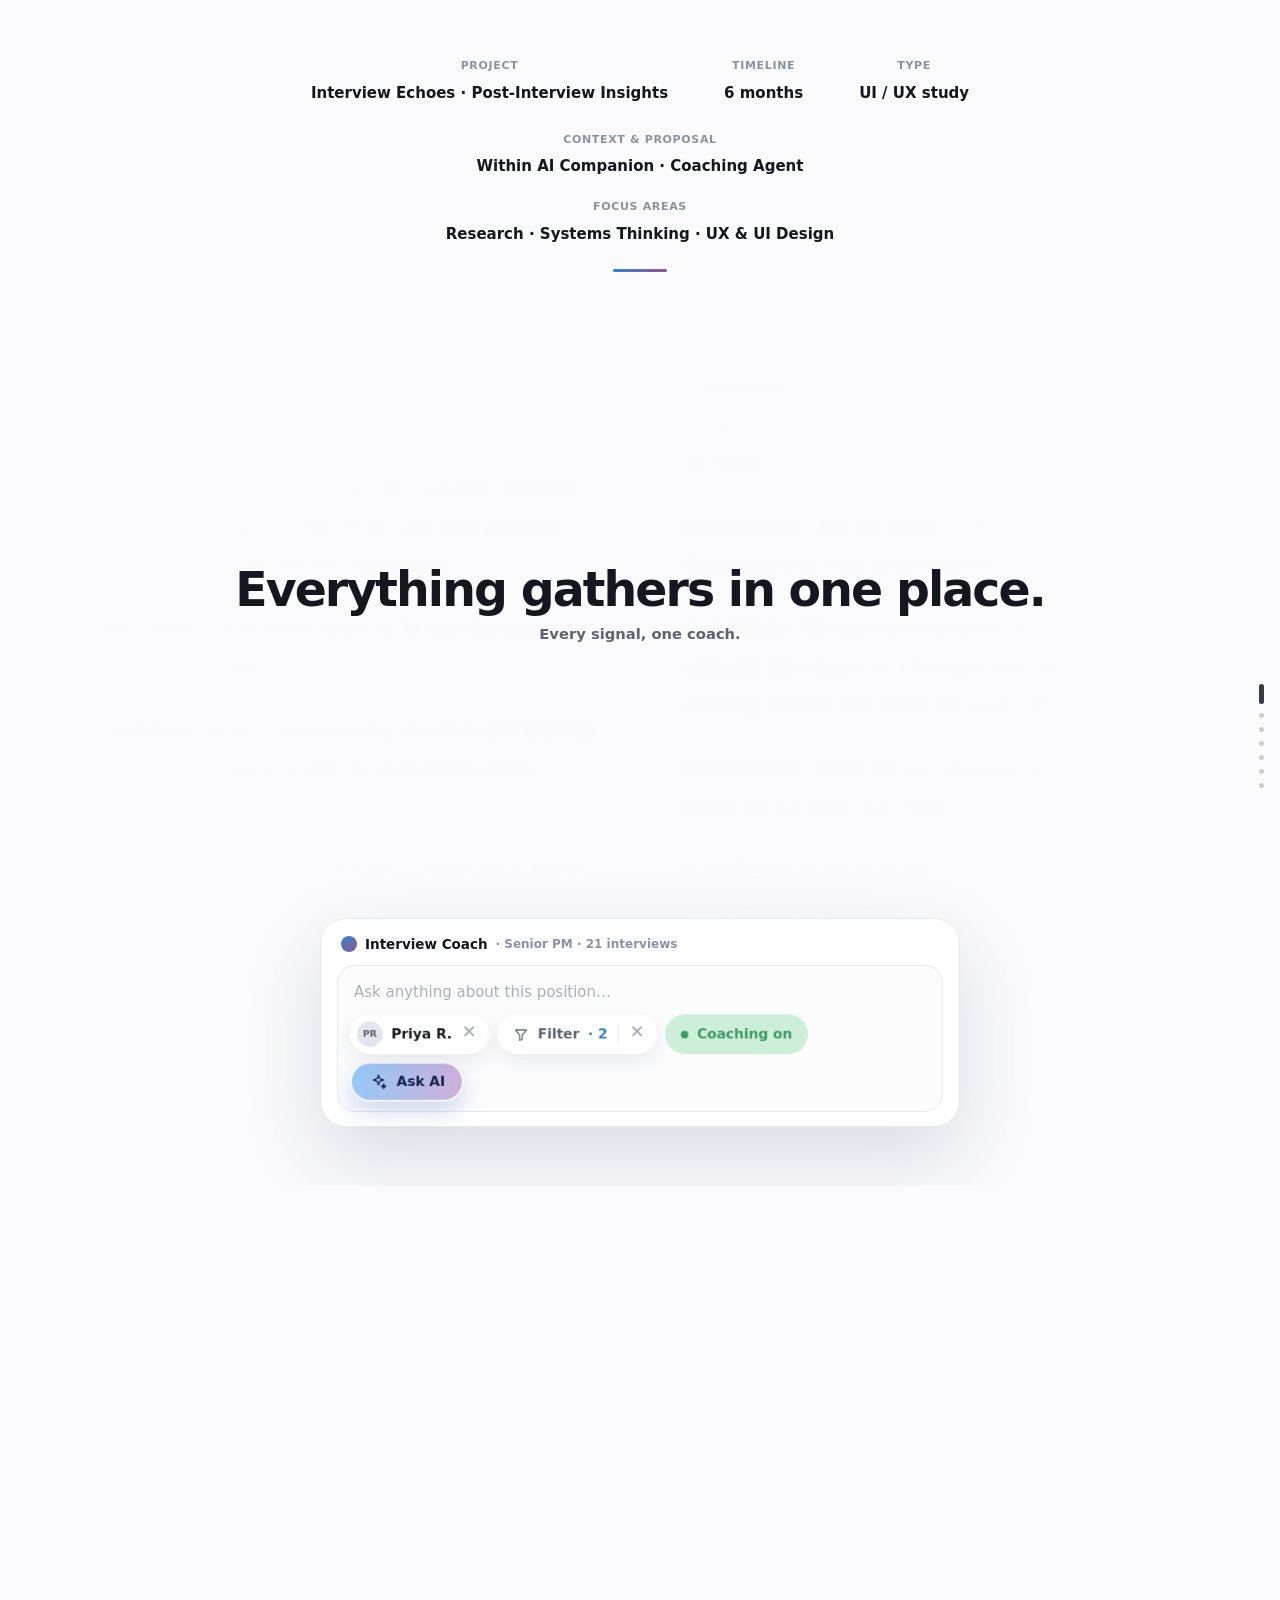
==== commit 77afccf8: "Interview Echoes: clear of the navbar; Vasa Port: slot machine only on the first visit" ====
--- a/interview-echoes/index.html
+++ b/interview-echoes/index.html
@@ -385,6 +385,12 @@
 .stage.lens .chatpos{bottom:4vh}
 .stage.lens .msgs{max-height:clamp(88px,calc(82vh - 335px),330px)}
 @media (max-width:1180px){.cap.abv{top:4.6vh}.stage.lens .msgs{max-height:clamp(88px,calc(100vh - 460px),330px)}}
+
+/* notch clearance: nothing sits under the navbar that floats over the top centre */
+:root{--notch:58px}
+.ov{padding-top:var(--notch)}
+.cap{top:max(4.6vh,var(--notch))}
+@media (max-width:1180px){.cap.side,.cap.abv{top:max(4.6vh,var(--notch))}.cap.mid{top:max(22vh,var(--notch))}}
 </style>
 </head>
 <body>
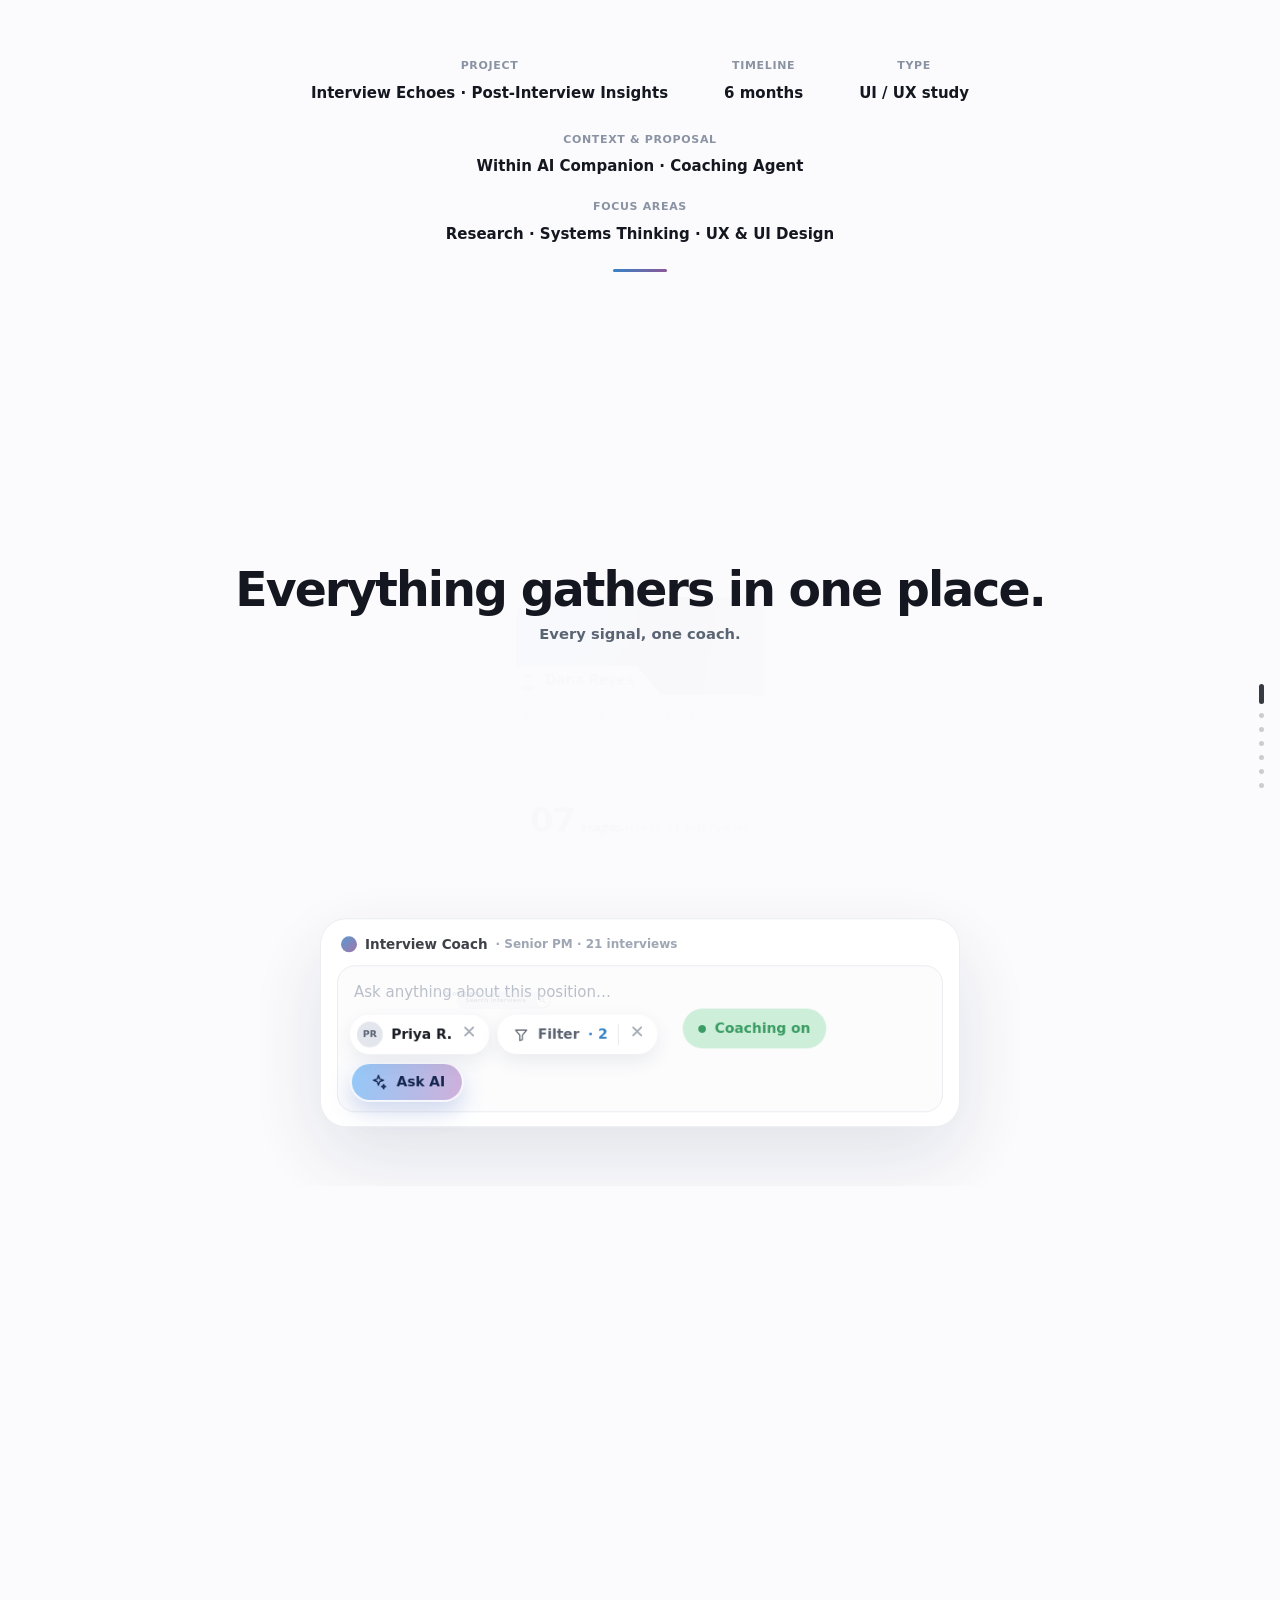
==== commit 72f95a31: "Interview Echoes: progress bar along the bottom edge" ====
--- a/interview-echoes/index.html
+++ b/interview-echoes/index.html
@@ -391,6 +391,8 @@
 .ov{padding-top:var(--notch)}
 .cap{top:max(4.6vh,var(--notch))}
 @media (max-width:1180px){.cap.side,.cap.abv{top:max(4.6vh,var(--notch))}.cap.mid{top:max(22vh,var(--notch))}}
+/* the scroll progress runs along the bottom edge */
+.prog{top:auto;bottom:0}
 </style>
 </head>
 <body>
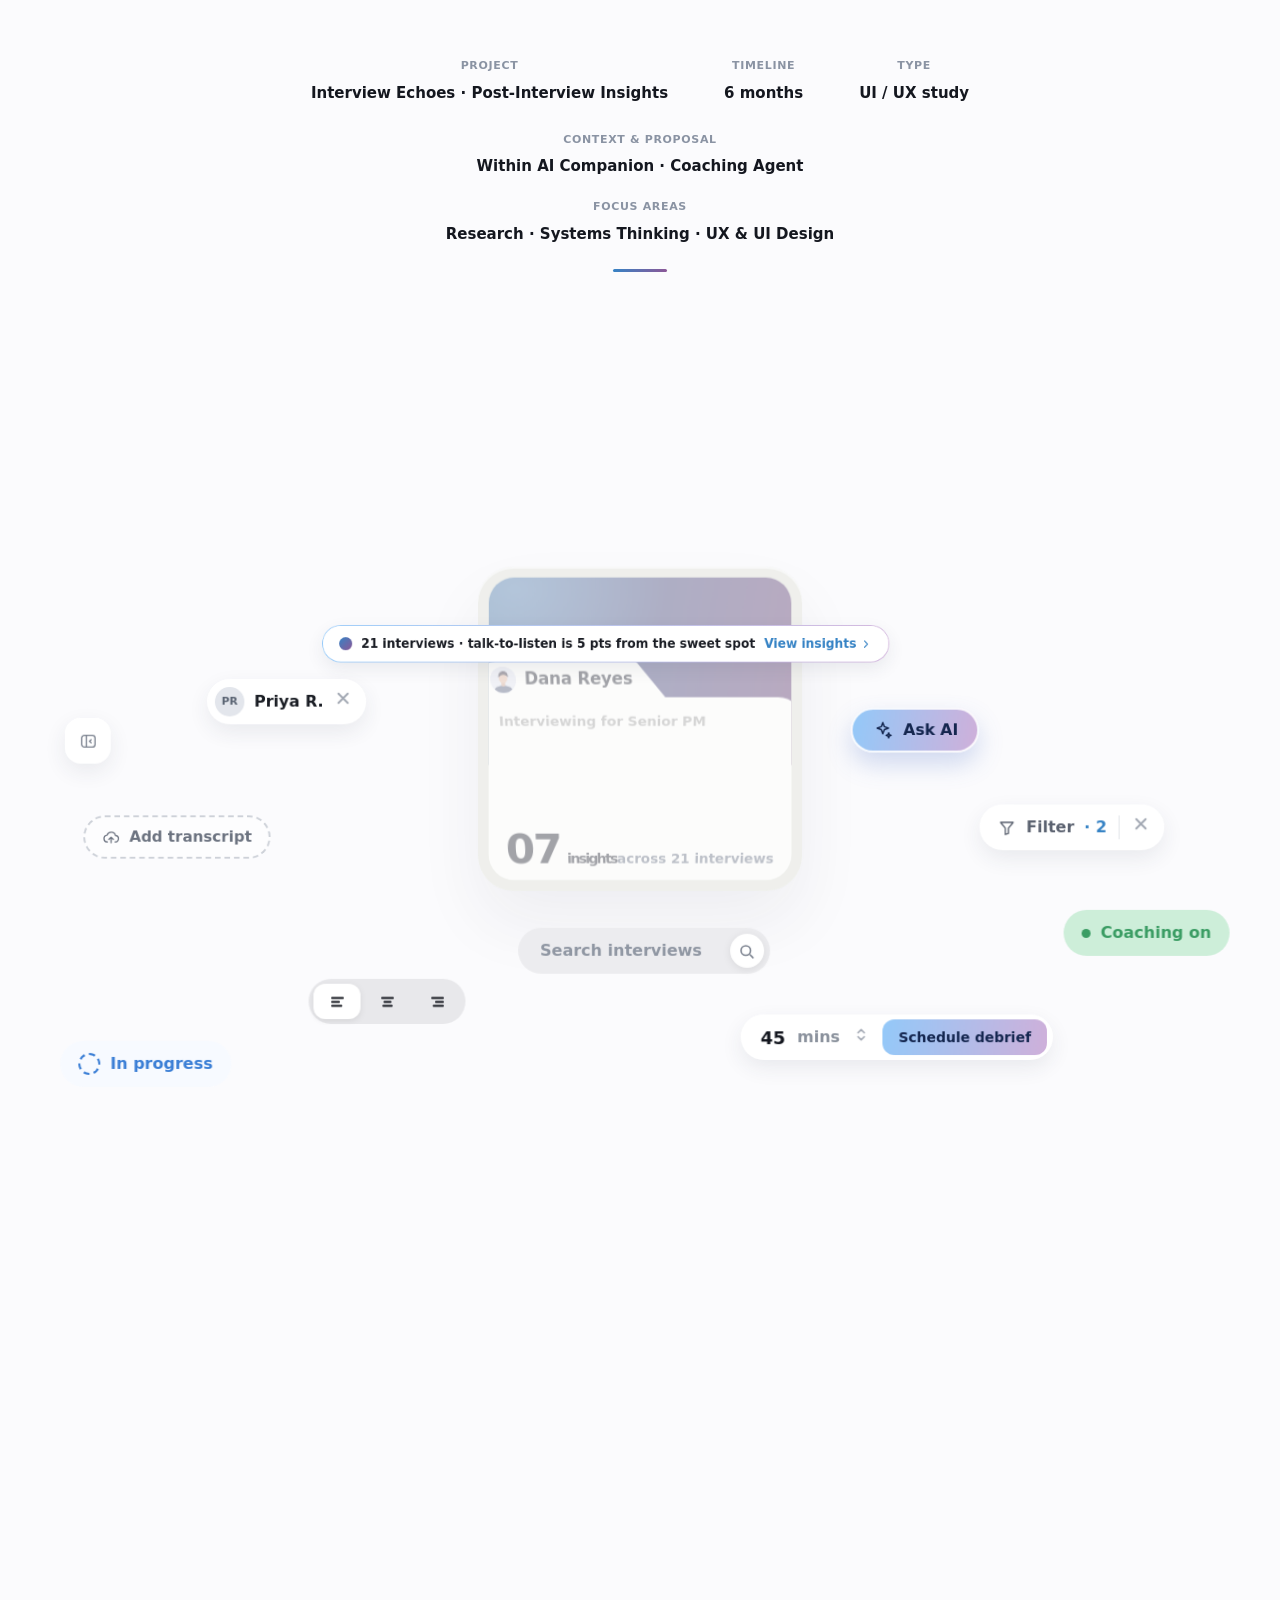
==== commit c659877e: "Interview Echoes: heading fades on first scroll, folder centres, pills clear of it, no side dots" ====
--- a/interview-echoes/index.html
+++ b/interview-echoes/index.html
@@ -66,7 +66,7 @@
 .cap.abv{top:27vh}
 
 /* folder */
-.fold{position:absolute;left:50%;top:57%;width:min(330px,70vw);aspect-ratio:1;z-index:4;
+.fold{position:absolute;left:50%;top:var(--fcy,57%);width:var(--fw,min(330px,70vw));aspect-ratio:1;z-index:4;
  transform:translate(-50%,-50%);will-change:transform,opacity}
 .fframe{position:absolute;inset:0;border-radius:36px;background:#dcdecf;padding:11px;
  box-shadow:0 34px 70px rgba(40,40,70,.16),0 2px 0 rgba(255,255,255,.7) inset}
@@ -393,6 +393,8 @@
 @media (max-width:1180px){.cap.side,.cap.abv{top:max(4.6vh,var(--notch))}.cap.mid{top:max(22vh,var(--notch))}}
 /* the scroll progress runs along the bottom edge */
 .prog{top:auto;bottom:0}
+/* the right-hand dot progress is gone: the bar along the bottom does that job */
+.dots{display:none}
 </style>
 </head>
 <body>
@@ -427,7 +429,7 @@
      cbtn=$('#cbtn'),cpanel=$('#cpanel'),cptxt=$('#cptxt');
  var W=0,H=0,sc=1,sd=.86;
  var HEAD=Array.from("Hey James 👋 AI Companion has a few insights for you"),CPT="Panel calibrated. Two rounds now carry the AI-workflow task.";
- var bfw=560,headN=-1,pillW=56,cptN=-1;
+ var bfw=560,headN=-1,pillW=56,cptN=-1,FH=330,FCY=0,FH0=330,FCY0=0,FHc=330,FCYc=0,NOTEY=0,SEARCHY=0;
 
  function typeInto(el,text,speed,cb){
   var ch=Array.from(text);
@@ -445,6 +447,15 @@
    if(p._dock>=0){var s=slots[p._dock];s.style.width=(p._w*sd)+'px';s.style.height=(p._h*sd)+'px';}
   });
   var t=bhead.textContent;bhead.textContent=HEAD.join('');bfw=bhead.offsetWidth;bhead.textContent=t;headN=-1;
+  // hero layout. At rest: the heading, then the folder under it. Once you scroll the heading fades and the folder
+  // centres, with the note pill above it and the search pill below it, each with air between.
+  var capB=$('.cap.big'),pn=$('.pl.note'),ps=$('.pl.search'),nh=(pn?pn._h:58)*sc,sh=(ps?ps._h:58)*sc;
+  var ft0=capB.offsetTop+capB.offsetHeight+28;
+  FH0=Math.max(170,Math.min(330,W*.7,H-ft0-34));FCY0=ft0+FH0/2;
+  FH=Math.max(170,Math.min(330,W*.7,H*.44));FCY=H/2;
+  NOTEY=FCY-FH/2-26-nh/2;SEARCHY=FCY+FH/2+26+sh/2;
+  FHc=FH0;FCYc=FCY0;
+  stage.style.setProperty('--fcy',FCY0.toFixed(1)+'px');stage.style.setProperty('--fw',FH0.toFixed(1)+'px');
  }
 
  // --- timed / typed moments (each runs once, then stays) ---
@@ -507,7 +518,7 @@
    dots.forEach(function(d,k){d.classList.toggle('on',k===n);});
   }
   // headlines move around: top, centre, beside the card, above the chat
-  var c=n===0?(U<150?0:(U<240?-1:1)):(n===1?2:(n===2?3:-1));
+  var c=n===0?(U<3?0:(U<240?-1:1)):(n===1?2:(n===2?3:-1));
   if(c!==curCap){curCap=c;caps.forEach(function(el){el.classList.toggle('on',parseInt(el.getAttribute('data-c'),10)===c);});}
  }
 
@@ -533,6 +544,8 @@
    amb.style.opacity=dk.toFixed(3);
 
    // folder opens first, then pills rise out on curved paths and settle
+   var fe=eo(seg(U,0,40));FHc=lerp(FH0,FH,fe);FCYc=lerp(FCY0,FCY,fe);
+   stage.style.setProperty('--fcy',FCYc.toFixed(1)+'px');stage.style.setProperty('--fw',FHc.toFixed(1)+'px');
    var tA=seg(U,10,150),tB=seg(U,185,300);
    var o=eo(clamp(tA*2.2)),eB=eio(tB);
    fold.style.setProperty('--o',o.toFixed(3));
@@ -553,12 +566,19 @@
    glass.style.opacity=gOp.toFixed(3);glass.classList.toggle('open',U>=450&&cout<.5);
 
    var st=stage.getBoundingClientRect(),N=pills.length;
-   var foldH=Math.min(330,W*.7),fcx=W/2,fcy=H*.57-foldH*.16,qr=qin.getBoundingClientRect();
+   var foldH=FHc,fcx=W/2,fcy=FCYc-FHc*.16,qr=qin.getBoundingClientRect();
    var qx=qr.left-st.left+Math.min(qr.width,260)/2,qy=qr.top-st.top+qr.height/2;
    for(var i=0;i<N;i++){
     var p=pills[i];
     var ta=clamp((tA-.14-i*.038)/(1-.14-.038*(N-1))),tb=clamp((tB-i*.03)/(1-.03*(N-1)));
     var hw=p._w*sc/2+10,mx=clamp(p._fx*W,hw,W-hw),my=p._fy*H;
+    if(p.classList.contains('note'))my=NOTEY;else if(p.classList.contains('search'))my=SEARCHY;
+    else{ // side pills keep clear of the folder
+     var pw=p._w*sc,ph=p._h*sc,fL=fcx-FH/2-24,fR=fcx+FH/2+24,fT=FCY-FH/2-18,fB=FCY+FH/2+18;
+     if(my+ph/2>fT&&my-ph/2<fB){if(mx<fcx)mx=Math.min(mx,fL-pw/2);else mx=Math.max(mx,fR+pw/2);mx=clamp(mx,pw/2+10,W-pw/2-10);}
+     var sp_=$('.pl.search'),sw=(sp_?sp_._w:0)*sc,sT=SEARCHY-(sp_?sp_._h:58)*sc/2-14,sB=SEARCHY+(sp_?sp_._h:58)*sc/2+14;
+     if(my+ph/2>sT&&my-ph/2<sB){if(mx<fcx)mx=Math.min(mx,W/2-sw/2-22-pw/2);else mx=Math.max(mx,W/2+sw/2+22+pw/2);mx=clamp(mx,pw/2+10,W-pw/2-10);}
+    }
     var fl=ta*(1-tb);
     mx+=Math.sin(now/900+i*1.7)*7*fl;my+=Math.cos(now/1100+i*2.3)*6*fl;
     var x,y,s,op;
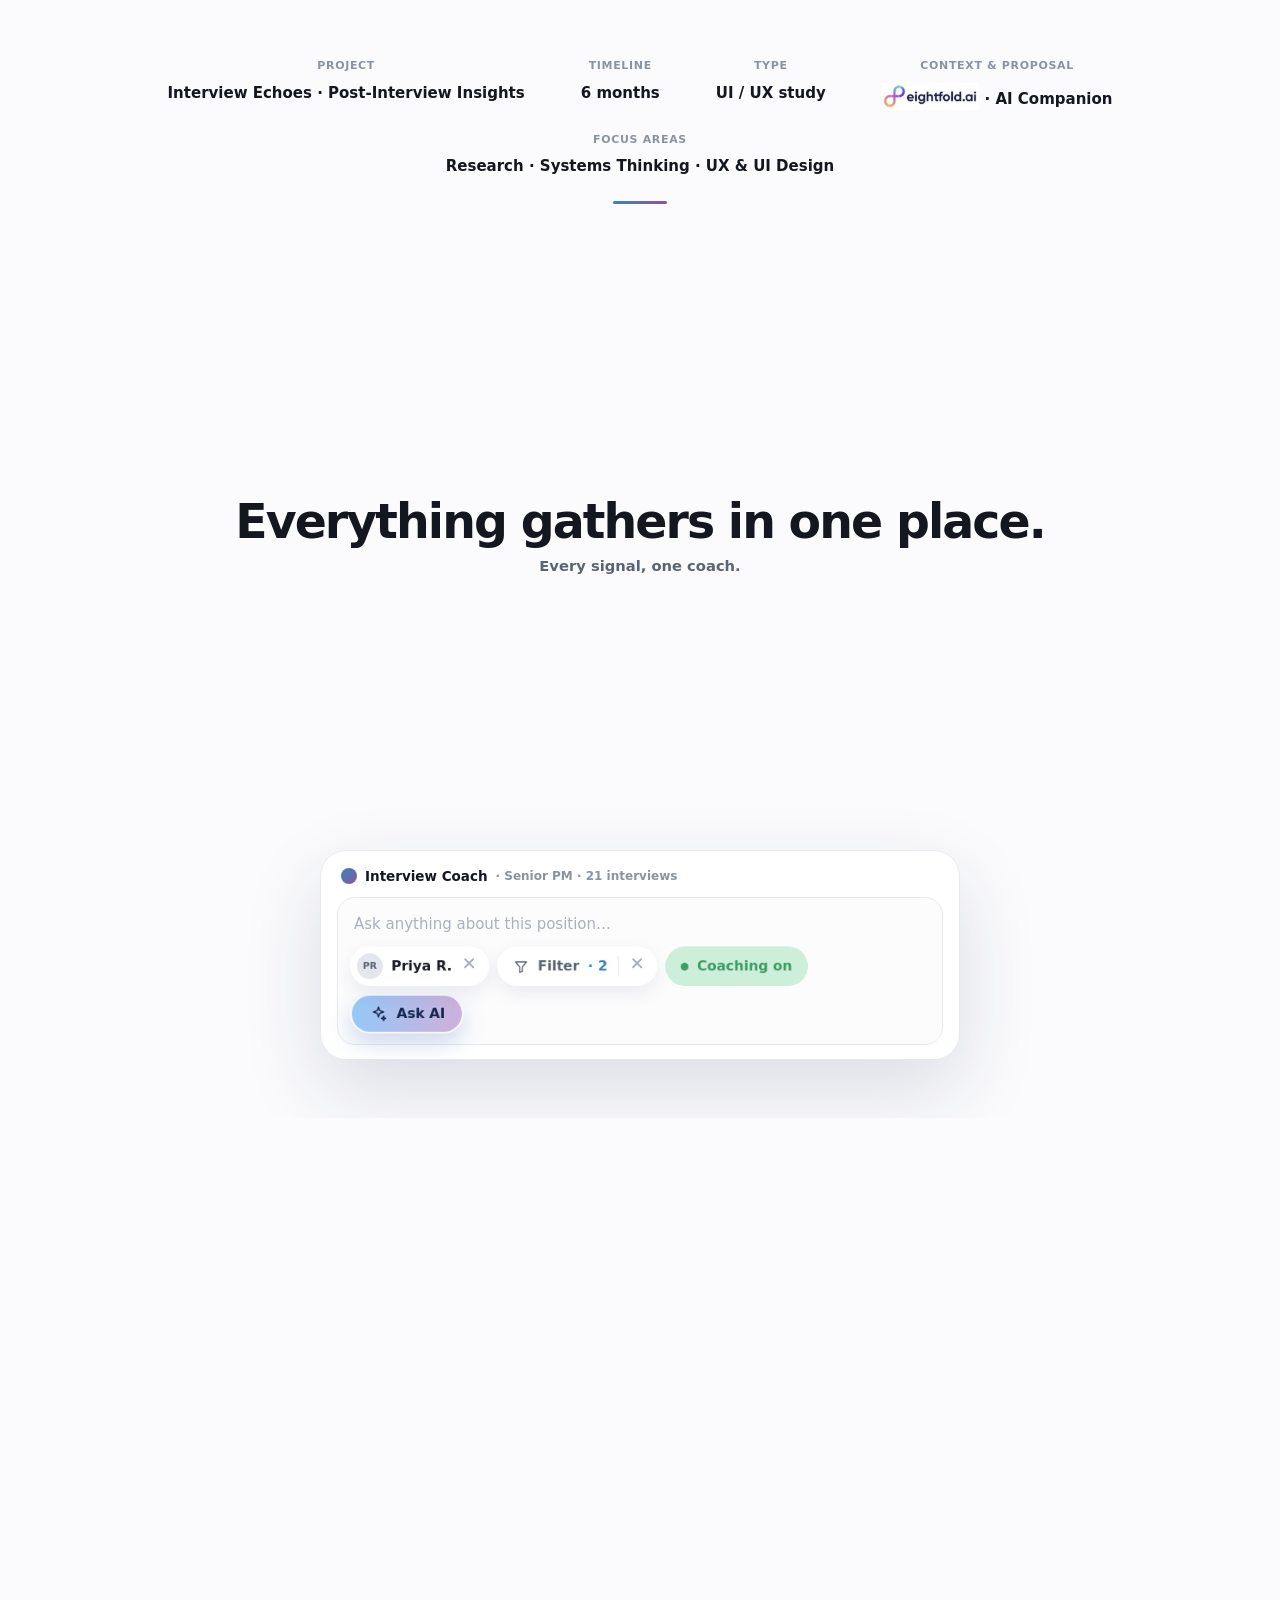
==== commit 6e565b0b: "Interview Echoes: eightfold.ai logo in Context & Proposal" ====
--- a/interview-echoes/index.html
+++ b/interview-echoes/index.html
@@ -395,11 +395,12 @@
 .prog{top:auto;bottom:0}
 /* the right-hand dot progress is gone: the bar along the bottom does that job */
 .dots{display:none}
+.efl{height:27px;width:auto;vertical-align:-6px;mix-blend-mode:multiply}
 </style>
 </head>
 <body>
 <div class="prog" id="prog"></div>
-<section id="overview" class="ov"><div class="wrap"><div class="ovmeta"><div class="mi rv d1"><div class="k">Project</div><div class="v">Interview Echoes · Post-Interview Insights</div></div><div class="mi rv d2"><div class="k">Timeline</div><div class="v">6 months</div></div><div class="mi rv d3"><div class="k">Type</div><div class="v">UI / UX study</div></div><div class="mi rv d4"><div class="k">Context &amp; Proposal</div><div class="v">Within AI Companion · Coaching Agent</div></div></div><div class="ovfocus rv d5"><div class="k">Focus areas</div><div class="v">Research · Systems Thinking · UX &amp; UI Design</div></div><div class="ovline rv d5"></div></div></section>
+<section id="overview" class="ov"><div class="wrap"><div class="ovmeta"><div class="mi rv d1"><div class="k">Project</div><div class="v">Interview Echoes · Post-Interview Insights</div></div><div class="mi rv d2"><div class="k">Timeline</div><div class="v">6 months</div></div><div class="mi rv d3"><div class="k">Type</div><div class="v">UI / UX study</div></div><div class="mi rv d4"><div class="k">Context &amp; Proposal</div><div class="v"><img class="efl" src="[data-uri]" alt="eightfold.ai"> · AI Companion</div></div></div><div class="ovfocus rv d5"><div class="k">Focus areas</div><div class="v">Research · Systems Thinking · UX &amp; UI Design</div></div><div class="ovline rv d5"></div></div></section>
 <div class="story" id="story"><div class="stage" id="stage" data-s="0"><div class="amb" id="amb"></div><div class="dots" id="dots"><i></i><i></i><i></i><i></i><i></i><i></i><i></i></div><div class="bgdoc drift" id="bgdoc"><div><p><b>Interviewer:</b> Walk me through how you would decide what ships first on a roadmap like this one.</p><p><b>Candidate:</b> I would start from the customer problem, size the impact against the effort, and then pressure-test it with the team before committing.</p><p><b>Interviewer:</b> And where does AI fit into that process for you day to day?</p><p><b>Candidate:</b> Mostly summarising research and drafting specs, <mark>one prompt at a time</mark>. It saves hours every week.</p><p><b>Interviewer:</b> Do you check what it hands back before it goes anywhere?</p></div><div><p><b>Candidate:</b> I skim it, yes, but <mark>I do not have a formal review step</mark>. If something looks off I rewrite that part by hand.</p><p><b>Interviewer:</b> Tell me about a time a stakeholder disagreed with your prioritisation.</p><p><b>Candidate:</b> We had two enterprise accounts pulling in opposite directions, so I brought both into one working session and made the trade-offs visible.</p><p><b>Interviewer:</b> What did you measure afterwards to know the decision was right?</p><p><b>Candidate:</b> Activation and retention for the cohort, plus a follow-up with both accounts a quarter later.</p></div></div><div class="veil" id="veil"></div><div class="cap big on" data-c="0">Every interview<br>leaves an echo.</div><div class="cap mid" data-c="1">Everything gathers in one place.<small>Every signal, one coach.</small></div><div class="cap side" data-c="2">Ask anything about a position.<small>Talk-time, coverage, follow-ups. Answered in plain language.</small></div><div class="cap abv" data-c="3">Every lens, one conversation.<small>Recruiter, hiring manager and interviewer reads, side by side.</small></div><div class="fold" id="fold"><div class="fframe"><div class="fin"><div class="fgrad"></div><div class="fsheet"><span class="ftab"></span><div class="ftitle"><span class="favt"><svg viewBox="0 0 48 48"><rect width="48" height="48" fill="#dfe3ea"/><path d="M5 48c1-9.5 9-13.5 19-13.5S42 38.500 43 48z" fill="#4a5470"/><rect x="20.500" y="26" width="7" height="10" rx="3" fill="#cfa083"/><ellipse cx="24" cy="21" rx="8" ry="9.200" fill="#e2b698"/><path d="M15.600 20c-1-8 4-12 9-12 6 0 9.500 4.500 8.600 11.500-1.600-3.200-4-5-8.600-5.200-3.400-.1-6.200 1.600-9 5.700z" fill="#2c2431"/></svg></span>Dana Reyes</div><div class="fsub">Interviewing for Senior PM</div><div class="fbot"><b>07<small>insights</small></b><span>across 21 interviews</span></div></div></div></div></div><div class="pills" id="pills"><div class="pl note" data-m=".5,.305"><span class="blob" style="width:16px;height:16px"></span><span><b>21</b> interviews · talk-to-listen is <b>5 pts</b> from the sweet spot</span><span class="vi">View insights <svg viewBox="0 0 24 24" fill="none" stroke="currentColor" stroke-width="2" stroke-linecap="round" stroke-linejoin="round"><path d="M9 6l6 6-6 6"/></svg></span></div><div class="pl ask" data-m=".80,.40" data-dock="3"><svg viewBox="0 0 24 24" fill="none" stroke="currentColor" stroke-width="1.6" stroke-linecap="round" stroke-linejoin="round"><path d="M12 3.5l1.7 4.6 4.6 1.7-4.6 1.7L12 16.1l-1.7-4.6L5.7 9.8l4.6-1.7z"/><path d="M18.5 15l.8 2 2 .8-2 .8-.8 2-.8-2-2-.8 2-.8z"/></svg>Ask AI</div><div class="pl person" data-m=".21,.41" data-dock="0"><span class="gav" style="width:30px;height:30px;font-size:11px">PR</span>Priya R.<span class="x"><svg viewBox="0 0 24 24" fill="none" stroke="currentColor" stroke-width="2.4" stroke-linecap="round" stroke-linejoin="round"><path d="M6 6l12 12M18 6L6 18"/></svg></span></div><div class="pl upload" data-m=".12,.60"><svg viewBox="0 0 24 24" fill="none" stroke="currentColor" stroke-width="1.7" stroke-linecap="round" stroke-linejoin="round"><path d="M7 18a4.5 4.5 0 0 1-.5-8.97A6 6 0 0 1 18 9.5 4 4 0 0 1 17.5 18"/><path d="M12 12v7M9 14.5l3-3 3 3"/></svg>Add transcript</div><div class="pl filter" data-m=".86,.585" data-dock="1"><svg viewBox="0 0 24 24" fill="none" stroke="currentColor" stroke-width="1.7" stroke-linecap="round" stroke-linejoin="round"><path d="M4 5h16l-6 7.5V19l-4 1.5v-8z"/></svg>Filter <b>· 2</b><span class="sepv"></span><span class="x"><svg viewBox="0 0 24 24" fill="none" stroke="currentColor" stroke-width="2.4" stroke-linecap="round" stroke-linejoin="round"><path d="M6 6l12 12M18 6L6 18"/></svg></span></div><div class="pl seg" data-m=".30,.80"><i class="on"><svg viewBox="0 0 24 24" fill="none" stroke="currentColor" stroke-width="2.4" stroke-linecap="round" stroke-linejoin="round"><path d="M5 7h14M5 12h9M5 17h12"/></svg></i><i><svg viewBox="0 0 24 24" fill="none" stroke="currentColor" stroke-width="2.4" stroke-linecap="round" stroke-linejoin="round"><path d="M5 7h14M8 12h8M6.5 17h11"/></svg></i><i><svg viewBox="0 0 24 24" fill="none" stroke="currentColor" stroke-width="2.4" stroke-linecap="round" stroke-linejoin="round"><path d="M5 7h14M10 12h9M7 17h12"/></svg></i></div><div class="pl mins" data-m=".70,.835">45<span class="m">mins</span><span class="ud"><svg viewBox="0 0 24 24" fill="none" stroke="currentColor" stroke-width="2" stroke-linecap="round" stroke-linejoin="round"><path d="M8 9.5l4-4 4 4M8 14.5l4 4 4-4"/></svg></span><span class="go">Schedule debrief</span></div><div class="pl side" data-m=".07,.50"><svg viewBox="0 0 24 24" fill="none" stroke="currentColor" stroke-width="1.7" stroke-linecap="round" stroke-linejoin="round"><rect x="3.5" y="4.5" width="17" height="15" rx="3.5"/><path d="M9.5 4.5v15M15.5 10l-2 2 2 2"/></svg></div><div class="pl online" data-m=".90,.725" data-dock="2"><i></i>Coaching on</div><div class="pl prog2" data-m=".11,.86"><i></i>In progress</div><div class="pl search" data-m=".5,.925">Search interviews<u><svg viewBox="0 0 24 24" fill="none" stroke="currentColor" stroke-width="2" stroke-linecap="round" stroke-linejoin="round"><circle cx="11" cy="11" r="6"/><path d="M20 20l-3.5-3.5"/></svg></u></div></div><div class="gen" id="gen"><div class="genart" id="genart"></div><span class="genchip" id="genchip"><i></i><span id="genpct">Generating insights 0%</span></span><div class="genout" id="genout"><div class="gh">Hey James 👋 AI Companion has<br>a few insights for you</div><div class="gcard"><div class="gs"><div class="n">64%<span class="tr up"><svg viewBox="0 0 24 24" fill="none" stroke="currentColor" stroke-width="2.2" stroke-linecap="round" stroke-linejoin="round"><path d="M3.5 16.5l6-6 4 4 7-8"/><path d="M15.5 6.5h5v5"/></svg></span><em>Org avg · 80%</em></div><div class="l">Feedback form coverage</div><div class="s">Form questions with transcript evidence</div></div><div class="gs"><div class="n">40%<span class="tr dn"><svg viewBox="0 0 24 24" fill="none" stroke="currentColor" stroke-width="2.2" stroke-linecap="round" stroke-linejoin="round"><path d="M3.5 7.5l6 6 4-4 7 8"/><path d="M15.5 17.5h5v-5"/></svg></span><em>Org avg · 30%</em></div><div class="l">Your talk time across interviews</div><div class="s">Aim for the 30% sweet spot</div></div><div class="gs"><div class="n">2.2<span class="tr up"><svg viewBox="0 0 24 24" fill="none" stroke="currentColor" stroke-width="2.2" stroke-linecap="round" stroke-linejoin="round"><path d="M3.5 16.5l6-6 4 4 7-8"/><path d="M15.5 6.5h5v5"/></svg></span><em>Org avg · 2</em></div><div class="l">Follow-ups per question</div></div></div></div></div><div class="chatpos" id="chatpos"><div class="chat" id="chat"><div class="chathead"><span class="blob" style="width:16px;height:16px"></span><b>Interview Coach</b><span>· Senior PM · 21 interviews</span></div><div class="msgs"><div class="pg pg1"><div class="cmsg user" id="umsg"><span class="cbub" id="ubub"></span></div><div class="cmsg bot" id="bmsg"><span class="gav" style="width:24px;height:24px;font-size:11px"><svg viewBox="0 0 24 24" fill="none" stroke="currentColor" stroke-width="1.6" stroke-linecap="round" stroke-linejoin="round"><path d="M12 3.5l1.7 4.6 4.6 1.7-4.6 1.7L12 16.1l-1.7-4.6L5.7 9.8l4.6-1.7z"/><path d="M18.5 15l.8 2 2 .8-2 .8-.8 2-.8-2-2-.8 2-.8z"/></svg></span><span class="cbub"><span id="bt"></span></span></div><div class="cchips" id="cchips"><span class="ccap"><svg viewBox="0 0 24 24" fill="none" stroke="currentColor" stroke-width="1.8" stroke-linecap="round" stroke-linejoin="round"><path d="M7 3.5h7l4 4V20a1 1 0 0 1-1 1H7a1 1 0 0 1-1-1V4.5a1 1 0 0 1 1-1z"/><path d="M13.5 3.5V8H18"/></svg>Create interview plan</span><span class="ccap"><svg viewBox="0 0 24 24" fill="none" stroke="currentColor" stroke-width="1.8" stroke-linecap="round" stroke-linejoin="round"><path d="M8 6h12M8 12h12M8 18h12M4 6h.01M4 12h.01M4 18h.01"/></svg>Create scoring rubric</span><span class="ccap"><svg viewBox="0 0 24 24" fill="none" stroke="currentColor" stroke-width="1.8" stroke-linecap="round" stroke-linejoin="round"><circle cx="9" cy="8" r="3"/><path d="M3.5 19a5.5 5.5 0 0 1 11 0"/><path d="M16 5.2a3 3 0 0 1 0 5.6M16.5 15.2A5.5 5.5 0 0 1 20.5 19"/></svg>Prepare debrief</span></div></div><div class="pg pg2"><div class="lline" data-l="0"><span class="gav" style="width:28px;height:28px;font-size:10px">PR</span><div class="lt"><s>Priya · Recruiter</s><span class="tx"></span></div></div><div class="lline" data-l="1"><span class="gav" style="width:28px;height:28px;font-size:10px">MH</span><div class="lt"><s>Marco · Hiring manager</s><span class="tx"></span></div></div><div class="lline" data-l="2"><span class="gav" style="width:28px;height:28px;font-size:10px">JI</span><div class="lt"><s>James · Interviewer</s><span class="tx"></span></div></div><div class="lline" data-l="3"><span class="gav" style="width:28px;height:28px;font-size:10px"><svg viewBox="0 0 24 24" fill="none" stroke="currentColor" stroke-width="1.6" stroke-linecap="round" stroke-linejoin="round"><path d="M12 3.5l1.7 4.6 4.6 1.7-4.6 1.7L12 16.1l-1.7-4.6L5.7 9.8l4.6-1.7z"/><path d="M18.5 15l.8 2 2 .8-2 .8-.8 2-.8-2-2-.8 2-.8z"/></svg></span><div class="lt"><s>All lenses</s><span class="tx"></span></div></div><span class="dbtn" id="dbtn"><svg viewBox="0 0 24 24" fill="none" stroke="currentColor" stroke-width="1.8" stroke-linecap="round" stroke-linejoin="round"><circle cx="9" cy="8" r="3"/><path d="M3.5 19a5.5 5.5 0 0 1 11 0"/><path d="M16 5.2a3 3 0 0 1 0 5.6M16.5 15.2A5.5 5.5 0 0 1 20.5 19"/></svg>Prepare debrief<svg viewBox="0 0 24 24" fill="none" stroke="currentColor" stroke-width="2" stroke-linecap="round" stroke-linejoin="round"><path d="M9 6l6 6-6 6"/></svg></span></div></div><div class="composer"><div class="cinp"><span class="qin" id="qin" data-ph="Ask anything about this position…"></span></div><div class="ctool" id="ctool"><span class="slot"></span><span class="slot"></span><span class="slot"></span><span class="sp"></span><span class="slot"></span></div></div></div></div><div class="glass" id="glass"><div class="glh">LENSES<svg viewBox="0 0 24 24" fill="none" stroke="currentColor" stroke-width="2" stroke-linecap="round" stroke-linejoin="round"><path d="M8 9.5l4-4 4 4M8 14.5l4 4 4-4"/></svg></div><div class="gg"><div class="gt"><span class="gav" style="width:36px;height:36px;font-size:12px">R</span>Recruiter</div><div class="gt"><span class="gav" style="width:36px;height:36px;font-size:12px">H</span>Hiring manager</div><div class="gt"><span class="gav" style="width:36px;height:36px;font-size:12px">I</span>Interviewer</div><div class="gt"><span class="gav" style="width:36px;height:36px;font-size:12px"><svg viewBox="0 0 24 24" fill="none" stroke="currentColor" stroke-width="1.6" stroke-linecap="round" stroke-linejoin="round"><path d="M12 3.5l1.7 4.6 4.6 1.7-4.6 1.7L12 16.1l-1.7-4.6L5.7 9.8l4.6-1.7z"/><path d="M18.5 15l.8 2 2 .8-2 .8-.8 2-.8-2-2-.8 2-.8z"/></svg></span>All lenses</div></div></div><div class="ban" id="ban"><div class="bhd"><span id="bhead"></span></div><div class="binw" id="binw"><div class="btrack" id="btrack"><div class="blay"><div class="bstat"><div class="n">51</div><div class="l">Total interviews</div><div class="s">Number of interviews completed</div></div><div class="bstat"><div class="n">64%<span class="tr dk up"><svg viewBox="0 0 24 24" fill="none" stroke="currentColor" stroke-width="2.2" stroke-linecap="round" stroke-linejoin="round"><path d="M3.5 16.5l6-6 4 4 7-8"/><path d="M15.5 6.5h5v5"/></svg></span><em>Org avg · 80%</em></div><div class="l">Feedback form coverage</div><div class="s">Form questions with transcript evidence</div></div></div><div class="blay b2"><div class="ins"><svg viewBox="0 0 24 24" fill="none" stroke="currentColor" stroke-width="2" stroke-linecap="round" stroke-linejoin="round"><circle cx="12" cy="12" r="8.5"/><path d="M12 7.5V12l3 2"/></svg><div>Interviews ran <b>5.6 min</b><span class="tt up"><svg viewBox="0 0 24 24" fill="none" stroke="currentColor" stroke-width="2.2" stroke-linecap="round" stroke-linejoin="round"><path d="M3.5 16.5l6-6 4 4 7-8"/><path d="M15.5 6.5h5v5"/></svg></span> over schedule<span class="o">Org avg · 15 min</span></div></div><div class="ins"><svg viewBox="0 0 24 24" fill="none" stroke="currentColor" stroke-width="1.8" stroke-linecap="round" stroke-linejoin="round"><path d="M7 3.5h10M7 20.5h10M8 3.5c0 5 8 5 8 8.5s-8 3.5-8 8.5"/><path d="M16 3.5c0 5-8 5-8 8.5s8 3.5 8 8.5"/></svg><div>Start time delayed by <b>2 min</b><span class="tt up"><svg viewBox="0 0 24 24" fill="none" stroke="currentColor" stroke-width="2.2" stroke-linecap="round" stroke-linejoin="round"><path d="M3.5 16.5l6-6 4 4 7-8"/><path d="M15.5 6.5h5v5"/></svg></span><span class="o">Org avg · 5 min</span></div></div><div class="ins"><svg viewBox="0 0 24 24" fill="none" stroke="currentColor" stroke-width="2" stroke-linecap="round" stroke-linejoin="round"><path d="M4 4v16h16"/><path d="M7.5 15l4-4.5 3 2.5 4.5-6"/></svg><div>Your talk time was <b>40%</b><span class="tt dn"><svg viewBox="0 0 24 24" fill="none" stroke="currentColor" stroke-width="2.2" stroke-linecap="round" stroke-linejoin="round"><path d="M3.5 7.5l6 6 4-4 7 8"/><path d="M15.5 17.5h5v-5"/></svg></span><span class="o">Org avg · 30%</span></div></div><div class="ins"><svg viewBox="0 0 24 24" fill="none" stroke="currentColor" stroke-width="2" stroke-linecap="round" stroke-linejoin="round"><circle cx="11" cy="11" r="6"/><path d="M20 20l-3.5-3.5"/></svg><div><b>2.2</b><span class="tt up"><svg viewBox="0 0 24 24" fill="none" stroke="currentColor" stroke-width="2.2" stroke-linecap="round" stroke-linejoin="round"><path d="M3.5 16.5l6-6 4 4 7-8"/><path d="M15.5 6.5h5v5"/></svg></span> follow-ups per question<span class="o">Org avg · 2</span></div></div></div></div></div></div><div class="stx" id="btxt"><h2>Insights,<br>before you ask.</h2><p>Benchmarked against your org, interview by interview.</p></div><div class="rbuild" id="rbuild"><div class="rbin"><div class="rbh"><svg viewBox="0 0 24 24" fill="none" stroke="currentColor" stroke-width="1.6" stroke-linecap="round" stroke-linejoin="round"><path d="M12 3.5l1.7 4.6 4.6 1.7-4.6 1.7L12 16.1l-1.7-4.6L5.7 9.8l4.6-1.7z"/><path d="M18.5 15l.8 2 2 .8-2 .8-.8 2-.8-2-2-.8 2-.8z"/></svg><div><b>Build interview rubric</b><span class="s">Describe the role, refine by chatting</span></div><span class="cx"><svg viewBox="0 0 24 24" fill="none" stroke="currentColor" stroke-width="2.4" stroke-linecap="round" stroke-linejoin="round"><path d="M6 6l12 12M18 6L6 18"/></svg></span></div><div class="rview" id="rview"><div class="rlist" id="rlist"><div class="dim"><h4>1. Product sense <span class="pr hi">· High</span> <span class="ty">· Technical</span></h4><p>How they frame problems, size impact and choose what ships first?</p><div class="dchips"><span>Problem framing</span><span>Prioritization</span><span>Impact sizing</span><span>Trade-offs</span></div></div><div class="dim"><h4>2. AI tools proficiency <span class="pr hi">· High</span> <span class="ty">· Technical</span></h4><p>How they use AI in real workflows, and check what it hands back?</p><div class="dchips"><span>Prompt depth</span><span>Review step</span><span>Workflow design</span></div></div><div class="dim"><h4>3. Execution <span class="pr md">· Medium</span> <span class="ty">· Technical</span></h4><p>How they plan, ship and measure outcomes with engineering?</p><div class="dchips"><span>Planning</span><span>Delivery</span><span>Metrics</span></div></div><div class="dim"><h4>4. Collaboration &amp; Teamwork <span class="pr md">· Medium</span> <span class="ty">· Behavioral</span></h4><p>How they partner with design, engineering, and research, share ownership, and handle disagreement?</p><div class="dchips"><span>Cross-functional</span><span>Shared ownership</span><span>Conflict</span><span>Feedback</span></div></div><div class="dim"><h4>5. Leadership &amp; Influence <span class="pr lo">· Low</span> <span class="ty">· Behavioral</span></h4><p>Driving direction without authority, setting standards and moving stakeholders through reasoning</p><div class="dchips"><span>Direction-setting</span><span>Standards</span><span>Influence</span><span>Ownership</span></div></div></div></div><div class="cdd" id="cdd"><div>Senior Manager</div><div>Manager</div><hr><div>Principal / Architect</div><div>Staff / Lead</div><div id="cdsel">Senior</div><hr><div>Mid-level</div><div>Entry-level / Junior</div><div>Intern</div></div><div class="rcomp"><div class="tl"><svg viewBox="0 0 24 24" fill="none" stroke="currentColor" stroke-width="1.6" stroke-linecap="round" stroke-linejoin="round"><path d="M12 3.5l1.7 4.6 4.6 1.7-4.6 1.7L12 16.1l-1.7-4.6L5.7 9.8l4.6-1.7z"/><path d="M18.5 15l.8 2 2 .8-2 .8-.8 2-.8-2-2-.8 2-.8z"/></svg><span class="tx" id="rmsg">Write a message…</span></div><div class="bl"><span class="cd" id="cond">Set condition</span><svg viewBox="0 0 24 24" fill="none" stroke="currentColor" stroke-width="2.2" stroke-linecap="round" stroke-linejoin="round"><path d="M6 9l6 6 6-6"/></svg><i></i><span class="snd" id="snd"><svg viewBox="0 0 24 24" fill="none" stroke="currentColor" stroke-width="1.8" stroke-linecap="round" stroke-linejoin="round"><path d="M4 4l17 8-17 8 3.5-8z"/></svg></span></div></div></div></div><div class="stx" id="rtxt"><h2>Rubrics that<br>write themselves.</h2><p>Describe the role. Refine it by chatting. Every next interview is scored the same way.</p></div><div class="iclip" id="iclip"><div class="intel" id="intel"><div class="ih"><svg viewBox="0 0 24 24" fill="none" stroke="currentColor" stroke-width="1.6" stroke-linecap="round" stroke-linejoin="round"><path d="M12 3.5l1.7 4.6 4.6 1.7-4.6 1.7L12 16.1l-1.7-4.6L5.7 9.8l4.6-1.7z"/><path d="M18.5 15l.8 2 2 .8-2 .8-.8 2-.8-2-2-.8 2-.8z"/></svg><div><b>Interviewer intelligence</b><span class="s">Review interviewer alignment across completed interviews</span></div><span class="cx"><svg viewBox="0 0 24 24" fill="none" stroke="currentColor" stroke-width="2.4" stroke-linecap="round" stroke-linejoin="round"><path d="M6 6l12 12M18 6L6 18"/></svg></span></div><div class="iprof" id="iprof"><div class="ipt"><span class="gav dk" style="width:54px;height:54px;font-size:18px">DR</span><div><div class="nm">Dana Reyes</div><div class="rl">Senior PM · Interviewer</div></div></div><div class="ichips"><span>Prioritization</span><span>Roadmapping</span><span>AI workflows</span><span>Metrics</span></div><div class="iq"><svg viewBox="0 0 24 24" fill="none" stroke="currentColor" stroke-width="1.6" stroke-linecap="round" stroke-linejoin="round"><path d="M12 3.5l1.7 4.6 4.6 1.7-4.6 1.7L12 16.1l-1.7-4.6L5.7 9.8l4.6-1.7z"/><path d="M18.5 15l.8 2 2 .8-2 .8-.8 2-.8-2-2-.8 2-.8z"/></svg><span>“She consistently surfaces high-performing candidates for the Product team”</span></div></div><div class="idh"><b>Decision alignment <em>4</em></b><span class="sc"><span id="iscore">0</span><i><svg viewBox="0 0 24 24" fill="none" stroke="currentColor" stroke-width="2.2" stroke-linecap="round" stroke-linejoin="round"><path d="M6 15l6-6 6 6"/></svg></i></span></div><div class="isub">Calls vs final hiring outcomes</div><div class="irow"><span class="gav dk" style="width:32px;height:32px;font-size:11px">AR</span><div class="t"><b>Asha Rao<span>· Senior PM</span></b><div>Status → <i class="ok">Strong hire</i></div></div><span class="o ok"><svg viewBox="0 0 24 24" fill="none" stroke="currentColor" stroke-width="1.7" stroke-linecap="round" stroke-linejoin="round"><path d="M8 11v9H4.5a1 1 0 0 1-1-1v-7a1 1 0 0 1 1-1zM8 11l4-7c1.4 0 2.3 1.1 2 2.5L13.3 10H19a1.6 1.6 0 0 1 1.6 2l-1.6 6.5A2 2 0 0 1 17 20H8"/></svg>Hired</span></div><div class="irow"><span class="gav dk" style="width:32px;height:32px;font-size:11px">LM</span><div class="t"><b>Leo Marsh<span>· PM</span></b><div>Status → <i class="ok">Hire</i></div></div><span class="o ok"><svg viewBox="0 0 24 24" fill="none" stroke="currentColor" stroke-width="1.7" stroke-linecap="round" stroke-linejoin="round"><path d="M8 11v9H4.5a1 1 0 0 1-1-1v-7a1 1 0 0 1 1-1zM8 11l4-7c1.4 0 2.3 1.1 2 2.5L13.3 10H19a1.6 1.6 0 0 1 1.6 2l-1.6 6.5A2 2 0 0 1 17 20H8"/></svg>Hired</span></div><div class="irow"><span class="gav dk" style="width:32px;height:32px;font-size:11px">MT</span><div class="t"><b>Mei Tanaka<span>· Senior PM</span></b><div>Status → <i class="bad">No hire</i></div></div><span class="o bad"><svg viewBox="0 0 24 24" fill="none" stroke="currentColor" stroke-width="1.7" stroke-linecap="round" stroke-linejoin="round"><path d="M8 13V4H4.5a1 1 0 0 0-1 1v7a1 1 0 0 0 1 1zM8 13l4 7c1.4 0 2.3-1.1 2-2.5L13.3 14H19a1.6 1.6 0 0 0 1.6-2L19 5.5A2 2 0 0 0 17 4H8"/></svg>Rejected</span></div><div class="irow"><span class="gav dk" style="width:32px;height:32px;font-size:11px">OD</span><div class="t"><b>Omar Diaz<span>· Senior PM</span></b><div>Status → <i class="bad">Hire</i></div></div><span class="o bad"><svg viewBox="0 0 24 24" fill="none" stroke="currentColor" stroke-width="1.8" stroke-linecap="round" stroke-linejoin="round"><circle cx="12" cy="12" r="8.5"/><path d="M9 9l6 6M15 9l-6 6"/></svg>Declined</span></div></div></div><div class="itx" id="itx"><h2>Know every interviewer’s impact.</h2><p>Alignment between each call and the final decision, across every completed interview.</p></div><div class="final" id="final"><span class="blob" style="width:44px;height:44px"></span><h2>A hiring loop<br>that keeps learning.</h2><p class="fsub2">AI Companion <b>coaches</b> every interviewer. It never monitors them.</p><p class="nda">Screens are under NDA. Happy to walk you through them.</p><a class="talk" href="#"><svg viewBox="0 0 24 24" fill="none" stroke="currentColor" stroke-width="1.8" stroke-linecap="round" stroke-linejoin="round"><path d="M4.5 5.5h15a1.5 1.5 0 0 1 1.5 1.5v8a1.5 1.5 0 0 1-1.5 1.5H9l-4 3.5V7a1.5 1.5 0 0 1 1.5-1.5z"/></svg>Let’s talk</a></div></div></div>
 <div class="cpanel" id="cpanel"><div class="cph"><span class="blob" style="width:18px;height:18px"></span><div><b>AI Companion</b><span>Next up</span></div></div><div class="cpl" id="cptxt"></div></div><div class="cbtn" id="cbtn" aria-hidden="true"><span class="blob" style="width:38px;height:38px"></span></div>
 <script>
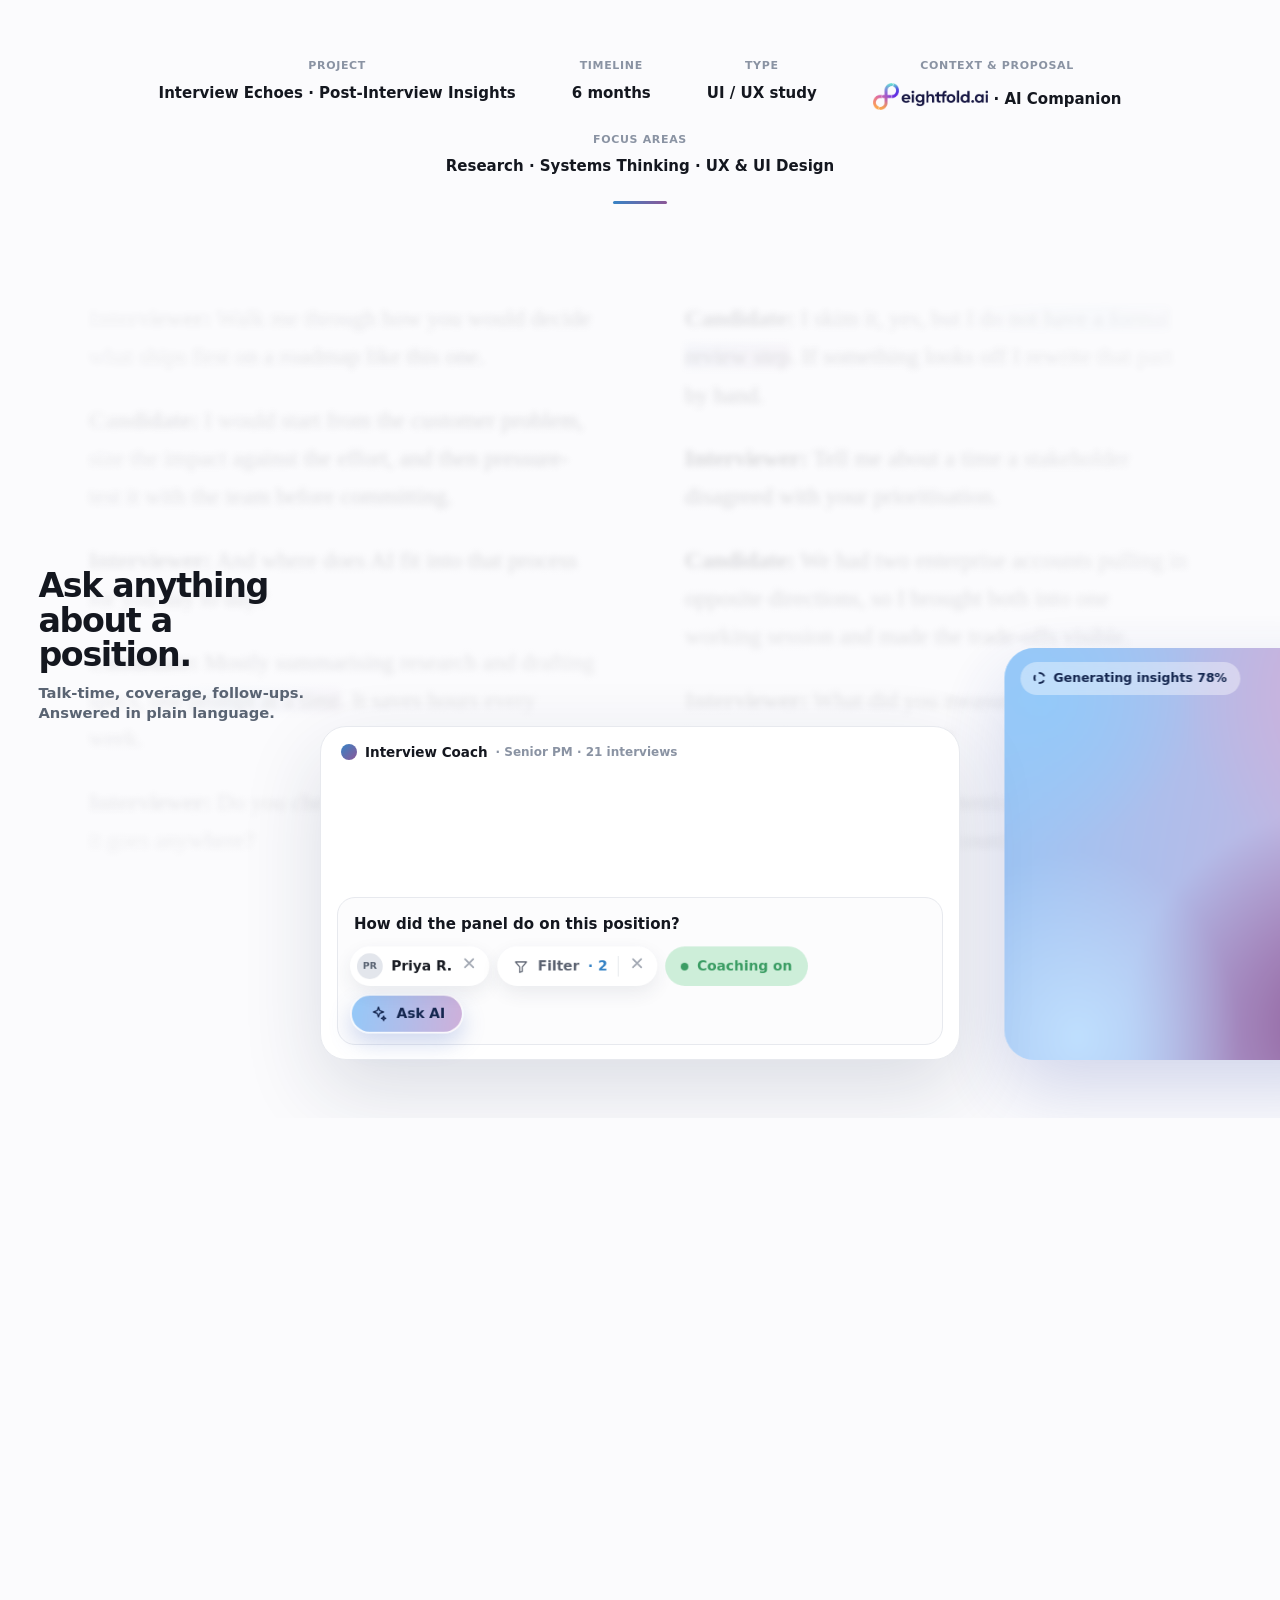
==== commit 054bd2a0: "Interview Echoes: high-resolution eightfold.ai logo" ====
--- a/interview-echoes/index.html
+++ b/interview-echoes/index.html
@@ -395,12 +395,12 @@
 .prog{top:auto;bottom:0}
 /* the right-hand dot progress is gone: the bar along the bottom does that job */
 .dots{display:none}
-.efl{height:27px;width:auto;vertical-align:-6px;mix-blend-mode:multiply}
+.efl{height:27px;width:auto;vertical-align:-6px}
 </style>
 </head>
 <body>
 <div class="prog" id="prog"></div>
-<section id="overview" class="ov"><div class="wrap"><div class="ovmeta"><div class="mi rv d1"><div class="k">Project</div><div class="v">Interview Echoes · Post-Interview Insights</div></div><div class="mi rv d2"><div class="k">Timeline</div><div class="v">6 months</div></div><div class="mi rv d3"><div class="k">Type</div><div class="v">UI / UX study</div></div><div class="mi rv d4"><div class="k">Context &amp; Proposal</div><div class="v"><img class="efl" src="[data-uri]" alt="eightfold.ai"> · AI Companion</div></div></div><div class="ovfocus rv d5"><div class="k">Focus areas</div><div class="v">Research · Systems Thinking · UX &amp; UI Design</div></div><div class="ovline rv d5"></div></div></section>
+<section id="overview" class="ov"><div class="wrap"><div class="ovmeta"><div class="mi rv d1"><div class="k">Project</div><div class="v">Interview Echoes · Post-Interview Insights</div></div><div class="mi rv d2"><div class="k">Timeline</div><div class="v">6 months</div></div><div class="mi rv d3"><div class="k">Type</div><div class="v">UI / UX study</div></div><div class="mi rv d4"><div class="k">Context &amp; Proposal</div><div class="v"><img class="efl" src="[data-uri]" alt="eightfold.ai"> · AI Companion</div></div></div><div class="ovfocus rv d5"><div class="k">Focus areas</div><div class="v">Research · Systems Thinking · UX &amp; UI Design</div></div><div class="ovline rv d5"></div></div></section>
 <div class="story" id="story"><div class="stage" id="stage" data-s="0"><div class="amb" id="amb"></div><div class="dots" id="dots"><i></i><i></i><i></i><i></i><i></i><i></i><i></i></div><div class="bgdoc drift" id="bgdoc"><div><p><b>Interviewer:</b> Walk me through how you would decide what ships first on a roadmap like this one.</p><p><b>Candidate:</b> I would start from the customer problem, size the impact against the effort, and then pressure-test it with the team before committing.</p><p><b>Interviewer:</b> And where does AI fit into that process for you day to day?</p><p><b>Candidate:</b> Mostly summarising research and drafting specs, <mark>one prompt at a time</mark>. It saves hours every week.</p><p><b>Interviewer:</b> Do you check what it hands back before it goes anywhere?</p></div><div><p><b>Candidate:</b> I skim it, yes, but <mark>I do not have a formal review step</mark>. If something looks off I rewrite that part by hand.</p><p><b>Interviewer:</b> Tell me about a time a stakeholder disagreed with your prioritisation.</p><p><b>Candidate:</b> We had two enterprise accounts pulling in opposite directions, so I brought both into one working session and made the trade-offs visible.</p><p><b>Interviewer:</b> What did you measure afterwards to know the decision was right?</p><p><b>Candidate:</b> Activation and retention for the cohort, plus a follow-up with both accounts a quarter later.</p></div></div><div class="veil" id="veil"></div><div class="cap big on" data-c="0">Every interview<br>leaves an echo.</div><div class="cap mid" data-c="1">Everything gathers in one place.<small>Every signal, one coach.</small></div><div class="cap side" data-c="2">Ask anything about a position.<small>Talk-time, coverage, follow-ups. Answered in plain language.</small></div><div class="cap abv" data-c="3">Every lens, one conversation.<small>Recruiter, hiring manager and interviewer reads, side by side.</small></div><div class="fold" id="fold"><div class="fframe"><div class="fin"><div class="fgrad"></div><div class="fsheet"><span class="ftab"></span><div class="ftitle"><span class="favt"><svg viewBox="0 0 48 48"><rect width="48" height="48" fill="#dfe3ea"/><path d="M5 48c1-9.5 9-13.5 19-13.5S42 38.500 43 48z" fill="#4a5470"/><rect x="20.500" y="26" width="7" height="10" rx="3" fill="#cfa083"/><ellipse cx="24" cy="21" rx="8" ry="9.200" fill="#e2b698"/><path d="M15.600 20c-1-8 4-12 9-12 6 0 9.500 4.500 8.600 11.500-1.600-3.200-4-5-8.600-5.200-3.400-.1-6.200 1.600-9 5.700z" fill="#2c2431"/></svg></span>Dana Reyes</div><div class="fsub">Interviewing for Senior PM</div><div class="fbot"><b>07<small>insights</small></b><span>across 21 interviews</span></div></div></div></div></div><div class="pills" id="pills"><div class="pl note" data-m=".5,.305"><span class="blob" style="width:16px;height:16px"></span><span><b>21</b> interviews · talk-to-listen is <b>5 pts</b> from the sweet spot</span><span class="vi">View insights <svg viewBox="0 0 24 24" fill="none" stroke="currentColor" stroke-width="2" stroke-linecap="round" stroke-linejoin="round"><path d="M9 6l6 6-6 6"/></svg></span></div><div class="pl ask" data-m=".80,.40" data-dock="3"><svg viewBox="0 0 24 24" fill="none" stroke="currentColor" stroke-width="1.6" stroke-linecap="round" stroke-linejoin="round"><path d="M12 3.5l1.7 4.6 4.6 1.7-4.6 1.7L12 16.1l-1.7-4.6L5.7 9.8l4.6-1.7z"/><path d="M18.5 15l.8 2 2 .8-2 .8-.8 2-.8-2-2-.8 2-.8z"/></svg>Ask AI</div><div class="pl person" data-m=".21,.41" data-dock="0"><span class="gav" style="width:30px;height:30px;font-size:11px">PR</span>Priya R.<span class="x"><svg viewBox="0 0 24 24" fill="none" stroke="currentColor" stroke-width="2.4" stroke-linecap="round" stroke-linejoin="round"><path d="M6 6l12 12M18 6L6 18"/></svg></span></div><div class="pl upload" data-m=".12,.60"><svg viewBox="0 0 24 24" fill="none" stroke="currentColor" stroke-width="1.7" stroke-linecap="round" stroke-linejoin="round"><path d="M7 18a4.5 4.5 0 0 1-.5-8.97A6 6 0 0 1 18 9.5 4 4 0 0 1 17.5 18"/><path d="M12 12v7M9 14.5l3-3 3 3"/></svg>Add transcript</div><div class="pl filter" data-m=".86,.585" data-dock="1"><svg viewBox="0 0 24 24" fill="none" stroke="currentColor" stroke-width="1.7" stroke-linecap="round" stroke-linejoin="round"><path d="M4 5h16l-6 7.5V19l-4 1.5v-8z"/></svg>Filter <b>· 2</b><span class="sepv"></span><span class="x"><svg viewBox="0 0 24 24" fill="none" stroke="currentColor" stroke-width="2.4" stroke-linecap="round" stroke-linejoin="round"><path d="M6 6l12 12M18 6L6 18"/></svg></span></div><div class="pl seg" data-m=".30,.80"><i class="on"><svg viewBox="0 0 24 24" fill="none" stroke="currentColor" stroke-width="2.4" stroke-linecap="round" stroke-linejoin="round"><path d="M5 7h14M5 12h9M5 17h12"/></svg></i><i><svg viewBox="0 0 24 24" fill="none" stroke="currentColor" stroke-width="2.4" stroke-linecap="round" stroke-linejoin="round"><path d="M5 7h14M8 12h8M6.5 17h11"/></svg></i><i><svg viewBox="0 0 24 24" fill="none" stroke="currentColor" stroke-width="2.4" stroke-linecap="round" stroke-linejoin="round"><path d="M5 7h14M10 12h9M7 17h12"/></svg></i></div><div class="pl mins" data-m=".70,.835">45<span class="m">mins</span><span class="ud"><svg viewBox="0 0 24 24" fill="none" stroke="currentColor" stroke-width="2" stroke-linecap="round" stroke-linejoin="round"><path d="M8 9.5l4-4 4 4M8 14.5l4 4 4-4"/></svg></span><span class="go">Schedule debrief</span></div><div class="pl side" data-m=".07,.50"><svg viewBox="0 0 24 24" fill="none" stroke="currentColor" stroke-width="1.7" stroke-linecap="round" stroke-linejoin="round"><rect x="3.5" y="4.5" width="17" height="15" rx="3.5"/><path d="M9.5 4.5v15M15.5 10l-2 2 2 2"/></svg></div><div class="pl online" data-m=".90,.725" data-dock="2"><i></i>Coaching on</div><div class="pl prog2" data-m=".11,.86"><i></i>In progress</div><div class="pl search" data-m=".5,.925">Search interviews<u><svg viewBox="0 0 24 24" fill="none" stroke="currentColor" stroke-width="2" stroke-linecap="round" stroke-linejoin="round"><circle cx="11" cy="11" r="6"/><path d="M20 20l-3.5-3.5"/></svg></u></div></div><div class="gen" id="gen"><div class="genart" id="genart"></div><span class="genchip" id="genchip"><i></i><span id="genpct">Generating insights 0%</span></span><div class="genout" id="genout"><div class="gh">Hey James 👋 AI Companion has<br>a few insights for you</div><div class="gcard"><div class="gs"><div class="n">64%<span class="tr up"><svg viewBox="0 0 24 24" fill="none" stroke="currentColor" stroke-width="2.2" stroke-linecap="round" stroke-linejoin="round"><path d="M3.5 16.5l6-6 4 4 7-8"/><path d="M15.5 6.5h5v5"/></svg></span><em>Org avg · 80%</em></div><div class="l">Feedback form coverage</div><div class="s">Form questions with transcript evidence</div></div><div class="gs"><div class="n">40%<span class="tr dn"><svg viewBox="0 0 24 24" fill="none" stroke="currentColor" stroke-width="2.2" stroke-linecap="round" stroke-linejoin="round"><path d="M3.5 7.5l6 6 4-4 7 8"/><path d="M15.5 17.5h5v-5"/></svg></span><em>Org avg · 30%</em></div><div class="l">Your talk time across interviews</div><div class="s">Aim for the 30% sweet spot</div></div><div class="gs"><div class="n">2.2<span class="tr up"><svg viewBox="0 0 24 24" fill="none" stroke="currentColor" stroke-width="2.2" stroke-linecap="round" stroke-linejoin="round"><path d="M3.5 16.5l6-6 4 4 7-8"/><path d="M15.5 6.5h5v5"/></svg></span><em>Org avg · 2</em></div><div class="l">Follow-ups per question</div></div></div></div></div><div class="chatpos" id="chatpos"><div class="chat" id="chat"><div class="chathead"><span class="blob" style="width:16px;height:16px"></span><b>Interview Coach</b><span>· Senior PM · 21 interviews</span></div><div class="msgs"><div class="pg pg1"><div class="cmsg user" id="umsg"><span class="cbub" id="ubub"></span></div><div class="cmsg bot" id="bmsg"><span class="gav" style="width:24px;height:24px;font-size:11px"><svg viewBox="0 0 24 24" fill="none" stroke="currentColor" stroke-width="1.6" stroke-linecap="round" stroke-linejoin="round"><path d="M12 3.5l1.7 4.6 4.6 1.7-4.6 1.7L12 16.1l-1.7-4.6L5.7 9.8l4.6-1.7z"/><path d="M18.5 15l.8 2 2 .8-2 .8-.8 2-.8-2-2-.8 2-.8z"/></svg></span><span class="cbub"><span id="bt"></span></span></div><div class="cchips" id="cchips"><span class="ccap"><svg viewBox="0 0 24 24" fill="none" stroke="currentColor" stroke-width="1.8" stroke-linecap="round" stroke-linejoin="round"><path d="M7 3.5h7l4 4V20a1 1 0 0 1-1 1H7a1 1 0 0 1-1-1V4.5a1 1 0 0 1 1-1z"/><path d="M13.5 3.5V8H18"/></svg>Create interview plan</span><span class="ccap"><svg viewBox="0 0 24 24" fill="none" stroke="currentColor" stroke-width="1.8" stroke-linecap="round" stroke-linejoin="round"><path d="M8 6h12M8 12h12M8 18h12M4 6h.01M4 12h.01M4 18h.01"/></svg>Create scoring rubric</span><span class="ccap"><svg viewBox="0 0 24 24" fill="none" stroke="currentColor" stroke-width="1.8" stroke-linecap="round" stroke-linejoin="round"><circle cx="9" cy="8" r="3"/><path d="M3.5 19a5.5 5.5 0 0 1 11 0"/><path d="M16 5.2a3 3 0 0 1 0 5.6M16.5 15.2A5.5 5.5 0 0 1 20.5 19"/></svg>Prepare debrief</span></div></div><div class="pg pg2"><div class="lline" data-l="0"><span class="gav" style="width:28px;height:28px;font-size:10px">PR</span><div class="lt"><s>Priya · Recruiter</s><span class="tx"></span></div></div><div class="lline" data-l="1"><span class="gav" style="width:28px;height:28px;font-size:10px">MH</span><div class="lt"><s>Marco · Hiring manager</s><span class="tx"></span></div></div><div class="lline" data-l="2"><span class="gav" style="width:28px;height:28px;font-size:10px">JI</span><div class="lt"><s>James · Interviewer</s><span class="tx"></span></div></div><div class="lline" data-l="3"><span class="gav" style="width:28px;height:28px;font-size:10px"><svg viewBox="0 0 24 24" fill="none" stroke="currentColor" stroke-width="1.6" stroke-linecap="round" stroke-linejoin="round"><path d="M12 3.5l1.7 4.6 4.6 1.7-4.6 1.7L12 16.1l-1.7-4.6L5.7 9.8l4.6-1.7z"/><path d="M18.5 15l.8 2 2 .8-2 .8-.8 2-.8-2-2-.8 2-.8z"/></svg></span><div class="lt"><s>All lenses</s><span class="tx"></span></div></div><span class="dbtn" id="dbtn"><svg viewBox="0 0 24 24" fill="none" stroke="currentColor" stroke-width="1.8" stroke-linecap="round" stroke-linejoin="round"><circle cx="9" cy="8" r="3"/><path d="M3.5 19a5.5 5.5 0 0 1 11 0"/><path d="M16 5.2a3 3 0 0 1 0 5.6M16.5 15.2A5.5 5.5 0 0 1 20.5 19"/></svg>Prepare debrief<svg viewBox="0 0 24 24" fill="none" stroke="currentColor" stroke-width="2" stroke-linecap="round" stroke-linejoin="round"><path d="M9 6l6 6-6 6"/></svg></span></div></div><div class="composer"><div class="cinp"><span class="qin" id="qin" data-ph="Ask anything about this position…"></span></div><div class="ctool" id="ctool"><span class="slot"></span><span class="slot"></span><span class="slot"></span><span class="sp"></span><span class="slot"></span></div></div></div></div><div class="glass" id="glass"><div class="glh">LENSES<svg viewBox="0 0 24 24" fill="none" stroke="currentColor" stroke-width="2" stroke-linecap="round" stroke-linejoin="round"><path d="M8 9.5l4-4 4 4M8 14.5l4 4 4-4"/></svg></div><div class="gg"><div class="gt"><span class="gav" style="width:36px;height:36px;font-size:12px">R</span>Recruiter</div><div class="gt"><span class="gav" style="width:36px;height:36px;font-size:12px">H</span>Hiring manager</div><div class="gt"><span class="gav" style="width:36px;height:36px;font-size:12px">I</span>Interviewer</div><div class="gt"><span class="gav" style="width:36px;height:36px;font-size:12px"><svg viewBox="0 0 24 24" fill="none" stroke="currentColor" stroke-width="1.6" stroke-linecap="round" stroke-linejoin="round"><path d="M12 3.5l1.7 4.6 4.6 1.7-4.6 1.7L12 16.1l-1.7-4.6L5.7 9.8l4.6-1.7z"/><path d="M18.5 15l.8 2 2 .8-2 .8-.8 2-.8-2-2-.8 2-.8z"/></svg></span>All lenses</div></div></div><div class="ban" id="ban"><div class="bhd"><span id="bhead"></span></div><div class="binw" id="binw"><div class="btrack" id="btrack"><div class="blay"><div class="bstat"><div class="n">51</div><div class="l">Total interviews</div><div class="s">Number of interviews completed</div></div><div class="bstat"><div class="n">64%<span class="tr dk up"><svg viewBox="0 0 24 24" fill="none" stroke="currentColor" stroke-width="2.2" stroke-linecap="round" stroke-linejoin="round"><path d="M3.5 16.5l6-6 4 4 7-8"/><path d="M15.5 6.5h5v5"/></svg></span><em>Org avg · 80%</em></div><div class="l">Feedback form coverage</div><div class="s">Form questions with transcript evidence</div></div></div><div class="blay b2"><div class="ins"><svg viewBox="0 0 24 24" fill="none" stroke="currentColor" stroke-width="2" stroke-linecap="round" stroke-linejoin="round"><circle cx="12" cy="12" r="8.5"/><path d="M12 7.5V12l3 2"/></svg><div>Interviews ran <b>5.6 min</b><span class="tt up"><svg viewBox="0 0 24 24" fill="none" stroke="currentColor" stroke-width="2.2" stroke-linecap="round" stroke-linejoin="round"><path d="M3.5 16.5l6-6 4 4 7-8"/><path d="M15.5 6.5h5v5"/></svg></span> over schedule<span class="o">Org avg · 15 min</span></div></div><div class="ins"><svg viewBox="0 0 24 24" fill="none" stroke="currentColor" stroke-width="1.8" stroke-linecap="round" stroke-linejoin="round"><path d="M7 3.5h10M7 20.5h10M8 3.5c0 5 8 5 8 8.5s-8 3.5-8 8.5"/><path d="M16 3.5c0 5-8 5-8 8.5s8 3.5 8 8.5"/></svg><div>Start time delayed by <b>2 min</b><span class="tt up"><svg viewBox="0 0 24 24" fill="none" stroke="currentColor" stroke-width="2.2" stroke-linecap="round" stroke-linejoin="round"><path d="M3.5 16.5l6-6 4 4 7-8"/><path d="M15.5 6.5h5v5"/></svg></span><span class="o">Org avg · 5 min</span></div></div><div class="ins"><svg viewBox="0 0 24 24" fill="none" stroke="currentColor" stroke-width="2" stroke-linecap="round" stroke-linejoin="round"><path d="M4 4v16h16"/><path d="M7.5 15l4-4.5 3 2.5 4.5-6"/></svg><div>Your talk time was <b>40%</b><span class="tt dn"><svg viewBox="0 0 24 24" fill="none" stroke="currentColor" stroke-width="2.2" stroke-linecap="round" stroke-linejoin="round"><path d="M3.5 7.5l6 6 4-4 7 8"/><path d="M15.5 17.5h5v-5"/></svg></span><span class="o">Org avg · 30%</span></div></div><div class="ins"><svg viewBox="0 0 24 24" fill="none" stroke="currentColor" stroke-width="2" stroke-linecap="round" stroke-linejoin="round"><circle cx="11" cy="11" r="6"/><path d="M20 20l-3.5-3.5"/></svg><div><b>2.2</b><span class="tt up"><svg viewBox="0 0 24 24" fill="none" stroke="currentColor" stroke-width="2.2" stroke-linecap="round" stroke-linejoin="round"><path d="M3.5 16.5l6-6 4 4 7-8"/><path d="M15.5 6.5h5v5"/></svg></span> follow-ups per question<span class="o">Org avg · 2</span></div></div></div></div></div></div><div class="stx" id="btxt"><h2>Insights,<br>before you ask.</h2><p>Benchmarked against your org, interview by interview.</p></div><div class="rbuild" id="rbuild"><div class="rbin"><div class="rbh"><svg viewBox="0 0 24 24" fill="none" stroke="currentColor" stroke-width="1.6" stroke-linecap="round" stroke-linejoin="round"><path d="M12 3.5l1.7 4.6 4.6 1.7-4.6 1.7L12 16.1l-1.7-4.6L5.7 9.8l4.6-1.7z"/><path d="M18.5 15l.8 2 2 .8-2 .8-.8 2-.8-2-2-.8 2-.8z"/></svg><div><b>Build interview rubric</b><span class="s">Describe the role, refine by chatting</span></div><span class="cx"><svg viewBox="0 0 24 24" fill="none" stroke="currentColor" stroke-width="2.4" stroke-linecap="round" stroke-linejoin="round"><path d="M6 6l12 12M18 6L6 18"/></svg></span></div><div class="rview" id="rview"><div class="rlist" id="rlist"><div class="dim"><h4>1. Product sense <span class="pr hi">· High</span> <span class="ty">· Technical</span></h4><p>How they frame problems, size impact and choose what ships first?</p><div class="dchips"><span>Problem framing</span><span>Prioritization</span><span>Impact sizing</span><span>Trade-offs</span></div></div><div class="dim"><h4>2. AI tools proficiency <span class="pr hi">· High</span> <span class="ty">· Technical</span></h4><p>How they use AI in real workflows, and check what it hands back?</p><div class="dchips"><span>Prompt depth</span><span>Review step</span><span>Workflow design</span></div></div><div class="dim"><h4>3. Execution <span class="pr md">· Medium</span> <span class="ty">· Technical</span></h4><p>How they plan, ship and measure outcomes with engineering?</p><div class="dchips"><span>Planning</span><span>Delivery</span><span>Metrics</span></div></div><div class="dim"><h4>4. Collaboration &amp; Teamwork <span class="pr md">· Medium</span> <span class="ty">· Behavioral</span></h4><p>How they partner with design, engineering, and research, share ownership, and handle disagreement?</p><div class="dchips"><span>Cross-functional</span><span>Shared ownership</span><span>Conflict</span><span>Feedback</span></div></div><div class="dim"><h4>5. Leadership &amp; Influence <span class="pr lo">· Low</span> <span class="ty">· Behavioral</span></h4><p>Driving direction without authority, setting standards and moving stakeholders through reasoning</p><div class="dchips"><span>Direction-setting</span><span>Standards</span><span>Influence</span><span>Ownership</span></div></div></div></div><div class="cdd" id="cdd"><div>Senior Manager</div><div>Manager</div><hr><div>Principal / Architect</div><div>Staff / Lead</div><div id="cdsel">Senior</div><hr><div>Mid-level</div><div>Entry-level / Junior</div><div>Intern</div></div><div class="rcomp"><div class="tl"><svg viewBox="0 0 24 24" fill="none" stroke="currentColor" stroke-width="1.6" stroke-linecap="round" stroke-linejoin="round"><path d="M12 3.5l1.7 4.6 4.6 1.7-4.6 1.7L12 16.1l-1.7-4.6L5.7 9.8l4.6-1.7z"/><path d="M18.5 15l.8 2 2 .8-2 .8-.8 2-.8-2-2-.8 2-.8z"/></svg><span class="tx" id="rmsg">Write a message…</span></div><div class="bl"><span class="cd" id="cond">Set condition</span><svg viewBox="0 0 24 24" fill="none" stroke="currentColor" stroke-width="2.2" stroke-linecap="round" stroke-linejoin="round"><path d="M6 9l6 6 6-6"/></svg><i></i><span class="snd" id="snd"><svg viewBox="0 0 24 24" fill="none" stroke="currentColor" stroke-width="1.8" stroke-linecap="round" stroke-linejoin="round"><path d="M4 4l17 8-17 8 3.5-8z"/></svg></span></div></div></div></div><div class="stx" id="rtxt"><h2>Rubrics that<br>write themselves.</h2><p>Describe the role. Refine it by chatting. Every next interview is scored the same way.</p></div><div class="iclip" id="iclip"><div class="intel" id="intel"><div class="ih"><svg viewBox="0 0 24 24" fill="none" stroke="currentColor" stroke-width="1.6" stroke-linecap="round" stroke-linejoin="round"><path d="M12 3.5l1.7 4.6 4.6 1.7-4.6 1.7L12 16.1l-1.7-4.6L5.7 9.8l4.6-1.7z"/><path d="M18.5 15l.8 2 2 .8-2 .8-.8 2-.8-2-2-.8 2-.8z"/></svg><div><b>Interviewer intelligence</b><span class="s">Review interviewer alignment across completed interviews</span></div><span class="cx"><svg viewBox="0 0 24 24" fill="none" stroke="currentColor" stroke-width="2.4" stroke-linecap="round" stroke-linejoin="round"><path d="M6 6l12 12M18 6L6 18"/></svg></span></div><div class="iprof" id="iprof"><div class="ipt"><span class="gav dk" style="width:54px;height:54px;font-size:18px">DR</span><div><div class="nm">Dana Reyes</div><div class="rl">Senior PM · Interviewer</div></div></div><div class="ichips"><span>Prioritization</span><span>Roadmapping</span><span>AI workflows</span><span>Metrics</span></div><div class="iq"><svg viewBox="0 0 24 24" fill="none" stroke="currentColor" stroke-width="1.6" stroke-linecap="round" stroke-linejoin="round"><path d="M12 3.5l1.7 4.6 4.6 1.7-4.6 1.7L12 16.1l-1.7-4.6L5.7 9.8l4.6-1.7z"/><path d="M18.5 15l.8 2 2 .8-2 .8-.8 2-.8-2-2-.8 2-.8z"/></svg><span>“She consistently surfaces high-performing candidates for the Product team”</span></div></div><div class="idh"><b>Decision alignment <em>4</em></b><span class="sc"><span id="iscore">0</span><i><svg viewBox="0 0 24 24" fill="none" stroke="currentColor" stroke-width="2.2" stroke-linecap="round" stroke-linejoin="round"><path d="M6 15l6-6 6 6"/></svg></i></span></div><div class="isub">Calls vs final hiring outcomes</div><div class="irow"><span class="gav dk" style="width:32px;height:32px;font-size:11px">AR</span><div class="t"><b>Asha Rao<span>· Senior PM</span></b><div>Status → <i class="ok">Strong hire</i></div></div><span class="o ok"><svg viewBox="0 0 24 24" fill="none" stroke="currentColor" stroke-width="1.7" stroke-linecap="round" stroke-linejoin="round"><path d="M8 11v9H4.5a1 1 0 0 1-1-1v-7a1 1 0 0 1 1-1zM8 11l4-7c1.4 0 2.3 1.1 2 2.5L13.3 10H19a1.6 1.6 0 0 1 1.6 2l-1.6 6.5A2 2 0 0 1 17 20H8"/></svg>Hired</span></div><div class="irow"><span class="gav dk" style="width:32px;height:32px;font-size:11px">LM</span><div class="t"><b>Leo Marsh<span>· PM</span></b><div>Status → <i class="ok">Hire</i></div></div><span class="o ok"><svg viewBox="0 0 24 24" fill="none" stroke="currentColor" stroke-width="1.7" stroke-linecap="round" stroke-linejoin="round"><path d="M8 11v9H4.5a1 1 0 0 1-1-1v-7a1 1 0 0 1 1-1zM8 11l4-7c1.4 0 2.3 1.1 2 2.5L13.3 10H19a1.6 1.6 0 0 1 1.6 2l-1.6 6.5A2 2 0 0 1 17 20H8"/></svg>Hired</span></div><div class="irow"><span class="gav dk" style="width:32px;height:32px;font-size:11px">MT</span><div class="t"><b>Mei Tanaka<span>· Senior PM</span></b><div>Status → <i class="bad">No hire</i></div></div><span class="o bad"><svg viewBox="0 0 24 24" fill="none" stroke="currentColor" stroke-width="1.7" stroke-linecap="round" stroke-linejoin="round"><path d="M8 13V4H4.5a1 1 0 0 0-1 1v7a1 1 0 0 0 1 1zM8 13l4 7c1.4 0 2.3-1.1 2-2.5L13.3 14H19a1.6 1.6 0 0 0 1.6-2L19 5.5A2 2 0 0 0 17 4H8"/></svg>Rejected</span></div><div class="irow"><span class="gav dk" style="width:32px;height:32px;font-size:11px">OD</span><div class="t"><b>Omar Diaz<span>· Senior PM</span></b><div>Status → <i class="bad">Hire</i></div></div><span class="o bad"><svg viewBox="0 0 24 24" fill="none" stroke="currentColor" stroke-width="1.8" stroke-linecap="round" stroke-linejoin="round"><circle cx="12" cy="12" r="8.5"/><path d="M9 9l6 6M15 9l-6 6"/></svg>Declined</span></div></div></div><div class="itx" id="itx"><h2>Know every interviewer’s impact.</h2><p>Alignment between each call and the final decision, across every completed interview.</p></div><div class="final" id="final"><span class="blob" style="width:44px;height:44px"></span><h2>A hiring loop<br>that keeps learning.</h2><p class="fsub2">AI Companion <b>coaches</b> every interviewer. It never monitors them.</p><p class="nda">Screens are under NDA. Happy to walk you through them.</p><a class="talk" href="#"><svg viewBox="0 0 24 24" fill="none" stroke="currentColor" stroke-width="1.8" stroke-linecap="round" stroke-linejoin="round"><path d="M4.5 5.5h15a1.5 1.5 0 0 1 1.5 1.5v8a1.5 1.5 0 0 1-1.5 1.5H9l-4 3.5V7a1.5 1.5 0 0 1 1.5-1.5z"/></svg>Let’s talk</a></div></div></div>
 <div class="cpanel" id="cpanel"><div class="cph"><span class="blob" style="width:18px;height:18px"></span><div><b>AI Companion</b><span>Next up</span></div></div><div class="cpl" id="cptxt"></div></div><div class="cbtn" id="cbtn" aria-hidden="true"><span class="blob" style="width:38px;height:38px"></span></div>
 <script>
